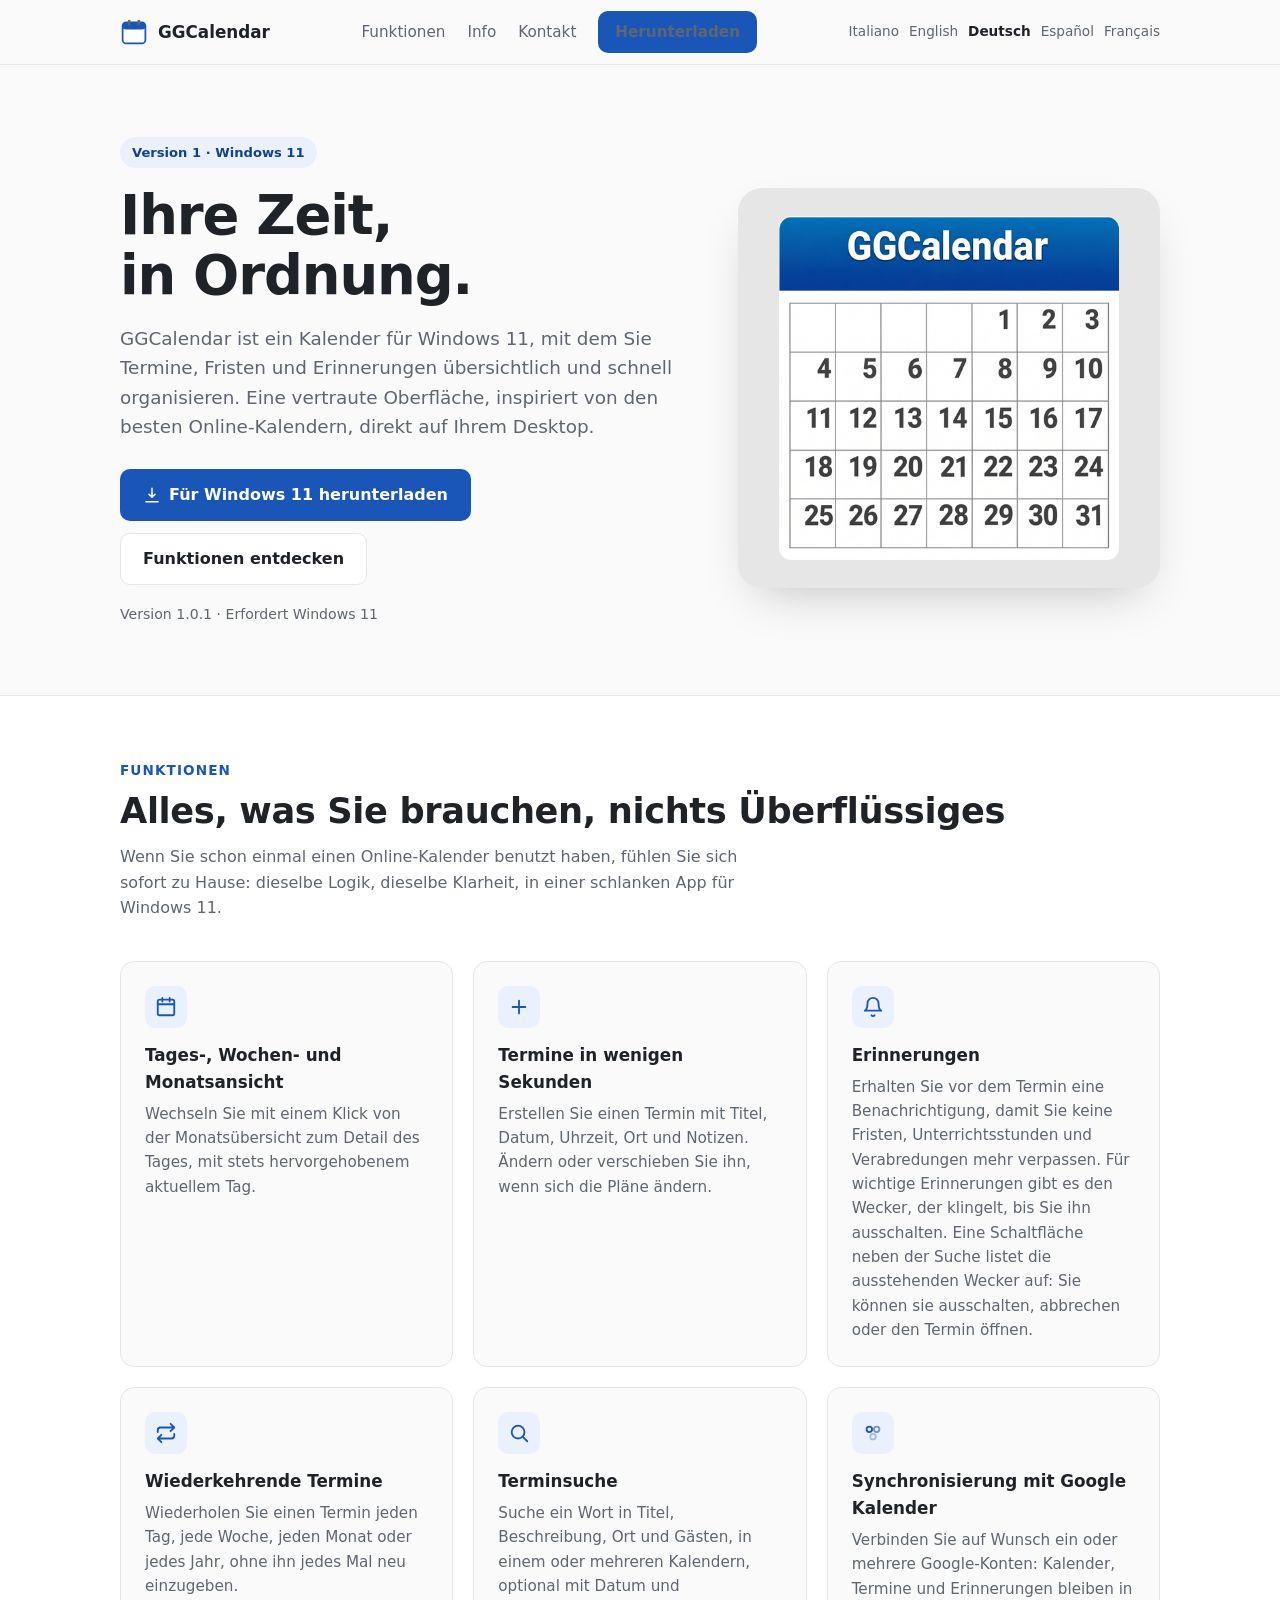
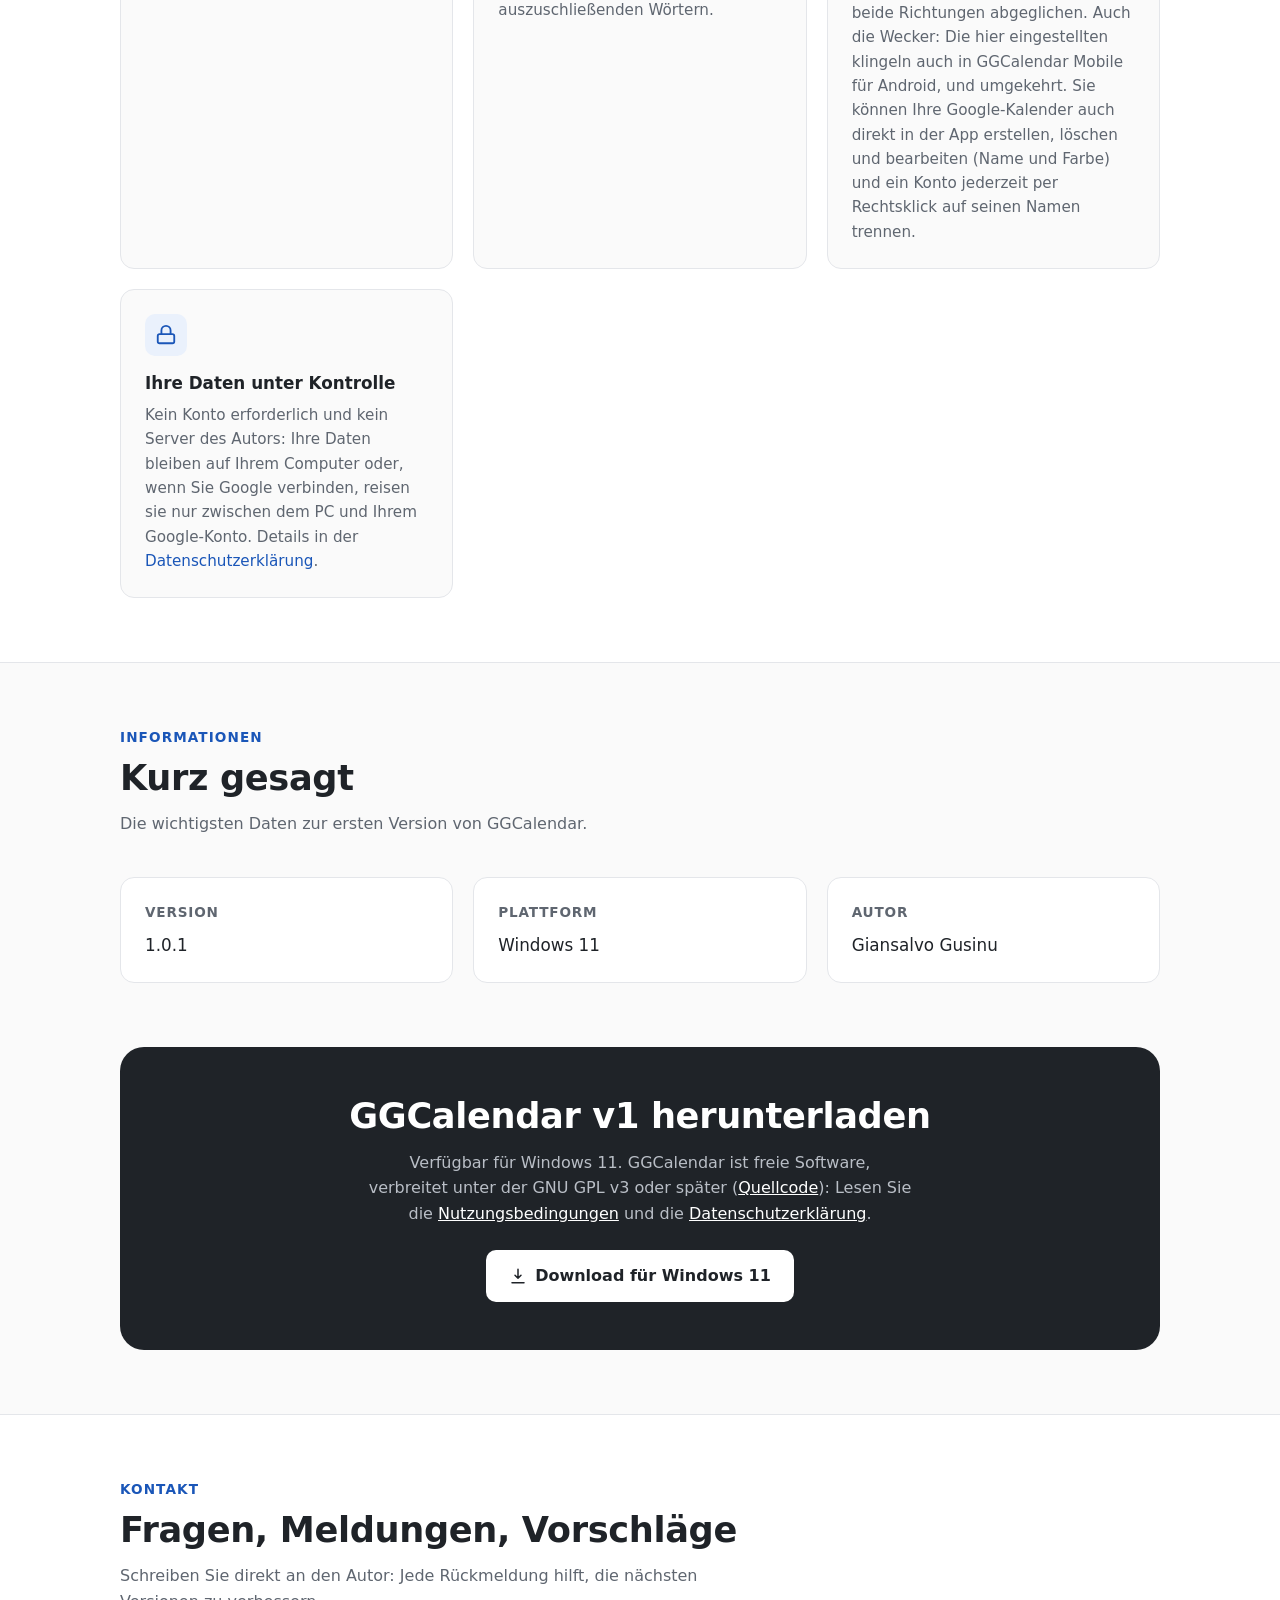
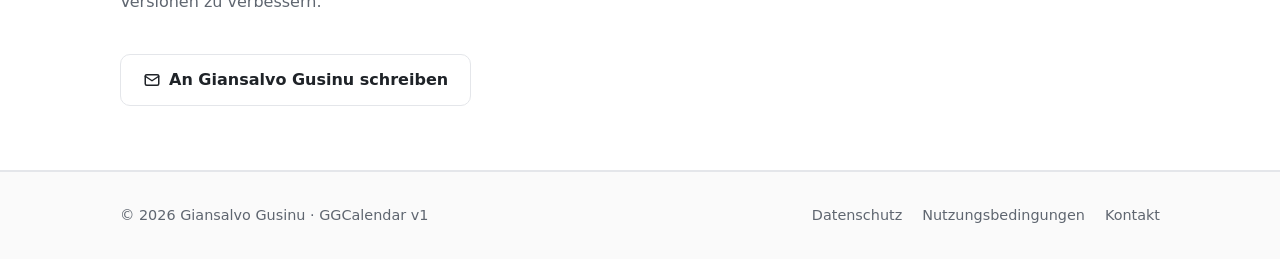
==== website/de/index.html @ 6ccf8dfa "Scollega account dal menu del tasto destro, con la stessa domanda di conferma anche nelle impostazio" ====
<!doctype html>
<html lang="de">
<head>
<meta charset="utf-8">
<meta name="viewport" content="width=device-width,initial-scale=1">
<title>GGCalendar – Der Kalender für Windows 11</title>
<meta name="description" content="GGCalendar ist ein einfacher, schneller Kalender für Windows 11: Termine, Erinnerungen, Tages-, Wochen- und Monatsansicht, Synchronisierung mit Google Kalender. Version 1 ist verfügbar.">
<meta name="theme-color" content="#1a56b8">
<link rel="icon" href="data:image/svg+xml,%3Csvg xmlns='http://www.w3.org/2000/svg' viewBox='0 0 32 32'%3E%3Crect x='3' y='5' width='26' height='24' rx='4' fill='%23fff' stroke='%231a56b8' stroke-width='2'/%3E%3Crect x='3' y='5' width='26' height='8' rx='4' fill='%231a56b8'/%3E%3C/svg%3E">
<link rel="alternate" hreflang="it" href="../index.html">
<link rel="alternate" hreflang="en" href="../en/index.html">
<link rel="alternate" hreflang="de" href="index.html">
<link rel="alternate" hreflang="es" href="../es/index.html">
<link rel="alternate" hreflang="fr" href="../fr/index.html">
<link rel="stylesheet" href="../assets/style.css">
<script src="../assets/script.js" defer></script>
</head>
<body>

<header class="site">
  <div class="wrap">
    <a class="brand" href="#top">
      <svg viewBox="0 0 32 32" aria-hidden="true"><rect x="3" y="5" width="26" height="24" rx="4" fill="#fff" stroke="#1a56b8" stroke-width="2"/><rect x="3" y="5" width="26" height="8" rx="4" fill="#1a56b8"/><rect x="9" y="2" width="3" height="6" rx="1.5" fill="#5f6670"/><rect x="20" y="2" width="3" height="6" rx="1.5" fill="#5f6670"/></svg>
      GGCalendar
    </a>
    <nav class="main" aria-label="Hauptmenü">
      <a class="hide-sm" href="#funzioni">Funktionen</a>
      <a class="hide-sm" href="#info">Info</a>
      <a class="hide-sm" href="#contatti">Kontakt</a>
      <a class="btn btn-primary btn-sm" href="#download">Herunterladen</a>
    </nav>
    <div class="langs" aria-label="Language"><a href="../index.html" hreflang="it" lang="it">Italiano</a><a href="../en/index.html" hreflang="en" lang="en">English</a><a class="on" href="index.html" hreflang="de" lang="de">Deutsch</a><a href="../es/index.html" hreflang="es" lang="es">Español</a><a href="../fr/index.html" hreflang="fr" lang="fr">Français</a></div>
  </div>
</header>

<main id="top">
  <!-- HERO -->
  <div class="hero">
    <div class="wrap">
      <div>
        <span class="badge">Version 1 · Windows 11</span>
        <h1>Ihre Zeit,<br>in Ordnung.</h1>
        <p class="lead">GGCalendar ist ein Kalender für Windows 11, mit dem Sie Termine, Fristen und Erinnerungen übersichtlich und schnell organisieren. Eine vertraute Oberfläche, inspiriert von den besten Online-Kalendern, direkt auf Ihrem Desktop.</p>
        <div class="cta">
          <a class="btn btn-primary" href="#download">
            <svg width="18" height="18" viewBox="0 0 24 24" fill="none" stroke="currentColor" stroke-width="2" stroke-linecap="round" stroke-linejoin="round" aria-hidden="true"><path d="M12 3v12m0 0l-4-4m4 4l4-4M4 21h16"/></svg>
            Für Windows 11 herunterladen
          </a>
          <a class="btn btn-ghost" href="#funzioni">Funktionen entdecken</a>
        </div>
        <p class="meta">Version 1.0.1 · Erfordert Windows 11</p>
      </div>
      <div class="hero-art">
        <img src="../assets/logo.jpg" alt="GGCalendar-Symbol: ein Kalender mit blauer Kopfzeile" width="340" height="344">
      </div>
    </div>
  </div>

  <!-- FUNZIONI -->
  <section id="funzioni" class="alt">
    <div class="wrap">
      <p class="eyebrow">Funktionen</p>
      <h2>Alles, was Sie brauchen, nichts Überflüssiges</h2>
      <p class="sub">Wenn Sie schon einmal einen Online-Kalender benutzt haben, fühlen Sie sich sofort zu Hause: dieselbe Logik, dieselbe Klarheit, in einer schlanken App für Windows 11.</p>

      <div class="grid">
        <article class="card">
          <div class="ico"><svg viewBox="0 0 24 24" fill="none" stroke="currentColor" stroke-width="2" stroke-linecap="round" stroke-linejoin="round"><rect x="3" y="4" width="18" height="17" rx="2"/><path d="M3 9h18M8 2v4M16 2v4"/></svg></div>
          <h3>Tages-, Wochen- und Monatsansicht</h3>
          <p>Wechseln Sie mit einem Klick von der Monatsübersicht zum Detail des Tages, mit stets hervorgehobenem aktuellem Tag.</p>
        </article>
        <article class="card">
          <div class="ico"><svg viewBox="0 0 24 24" fill="none" stroke="currentColor" stroke-width="2" stroke-linecap="round" stroke-linejoin="round"><path d="M12 5v14M5 12h14"/></svg></div>
          <h3>Termine in wenigen Sekunden</h3>
          <p>Erstellen Sie einen Termin mit Titel, Datum, Uhrzeit, Ort und Notizen. Ändern oder verschieben Sie ihn, wenn sich die Pläne ändern.</p>
        </article>
        <article class="card">
          <div class="ico"><svg viewBox="0 0 24 24" fill="none" stroke="currentColor" stroke-width="2" stroke-linecap="round" stroke-linejoin="round"><path d="M18 8a6 6 0 10-12 0c0 7-3 8-3 8h18s-3-1-3-8M13.7 21a2 2 0 01-3.4 0"/></svg></div>
          <h3>Erinnerungen</h3>
          <p>Erhalten Sie vor dem Termin eine Benachrichtigung, damit Sie keine Fristen, Unterrichtsstunden und Verabredungen mehr verpassen. Für wichtige Erinnerungen gibt es den Wecker, der klingelt, bis Sie ihn ausschalten. Eine Schaltfläche neben der Suche listet die ausstehenden Wecker auf: Sie können sie ausschalten, abbrechen oder den Termin öffnen.</p>
        </article>
        <article class="card">
          <div class="ico"><svg viewBox="0 0 24 24" fill="none" stroke="currentColor" stroke-width="2" stroke-linecap="round" stroke-linejoin="round"><path d="M17 2l4 4-4 4M3 11V9a3 3 0 013-3h15M7 22l-4-4 4-4m14-1v2a3 3 0 01-3 3H3"/></svg></div>
          <h3>Wiederkehrende Termine</h3>
          <p>Wiederholen Sie einen Termin jeden Tag, jede Woche, jeden Monat oder jedes Jahr, ohne ihn jedes Mal neu einzugeben.</p>
        </article>
        <article class="card">
          <div class="ico"><svg viewBox="0 0 24 24" fill="none" stroke="currentColor" stroke-width="2" stroke-linecap="round" stroke-linejoin="round"><circle cx="11" cy="11" r="7"/><path d="M21 21l-4.3-4.3"/></svg></div>
          <h3>Terminsuche</h3>
          <p>Suche ein Wort in Titel, Beschreibung, Ort und Gästen, in einem oder mehreren Kalendern, optional mit Datum und auszuschließenden Wörtern.</p>
        </article>
        <article class="card">
          <div class="ico"><svg viewBox="0 0 24 24" fill="none" stroke="currentColor" stroke-width="2" stroke-linecap="round" stroke-linejoin="round"><circle cx="8" cy="8" r="3"/><circle cx="16" cy="8" r="3" opacity=".6"/><circle cx="12" cy="16" r="3" opacity=".35"/></svg></div>
          <h3>Synchronisierung mit Google Kalender</h3>
          <p>Verbinden Sie auf Wunsch ein oder mehrere Google-Konten: Kalender, Termine und Erinnerungen bleiben in beide Richtungen abgeglichen. Auch die Wecker: Die hier eingestellten klingeln auch in GGCalendar Mobile für Android, und umgekehrt. Sie können Ihre Google-Kalender auch direkt in der App erstellen, löschen und bearbeiten (Name und Farbe) und ein Konto jederzeit per Rechtsklick auf seinen Namen trennen.</p>
        </article>
        <article class="card">
          <div class="ico"><svg viewBox="0 0 24 24" fill="none" stroke="currentColor" stroke-width="2" stroke-linecap="round" stroke-linejoin="round"><rect x="3" y="11" width="18" height="10" rx="2"/><path d="M7 11V7a5 5 0 0110 0v4"/></svg></div>
          <h3>Ihre Daten unter Kontrolle</h3>
          <p>Kein Konto erforderlich und kein Server des Autors: Ihre Daten bleiben auf Ihrem Computer oder, wenn Sie Google verbinden, reisen sie nur zwischen dem PC und Ihrem Google-Konto. Details in der <a href="privacy.html">Datenschutzerklärung</a>.</p>
        </article>
      </div>
    </div>
  </section>

  <!-- INFO -->
  <section id="info">
    <div class="wrap">
      <p class="eyebrow">Informationen</p>
      <h2>Kurz gesagt</h2>
      <p class="sub">Die wichtigsten Daten zur ersten Version von GGCalendar.</p>
      <div class="info">
        <div class="card"><h3>Version</h3><p>1.0.1</p></div>
        <div class="card"><h3>Plattform</h3><p>Windows 11</p></div>
        <div class="card"><h3>Autor</h3><p>Giansalvo Gusinu</p></div>
      </div>
    </div>
  </section>

  <!-- DOWNLOAD -->
  <section id="download" style="padding-top:0">
    <div class="wrap">
      <div class="band">
        <h2>GGCalendar v1 herunterladen</h2>
        <p>Verfügbar für Windows 11. GGCalendar ist freie Software, verbreitet unter der GNU GPL v3 oder später (<a href="https://github.com/giansalvo/GGCalendar" style="color:#fff;text-decoration:underline">Quellcode</a>): Lesen Sie die <a href="terms.html" style="color:#fff;text-decoration:underline">Nutzungsbedingungen</a> und die <a href="privacy.html" style="color:#fff;text-decoration:underline">Datenschutzerklärung</a>.</p>
        <a class="btn btn-primary" href="https://github.com/giansalvo/GGCalendar/releases/download/v1.0.1/GGCalendar-v1.0.1-Setup.exe">
          <svg width="18" height="18" viewBox="0 0 24 24" fill="none" stroke="currentColor" stroke-width="2" stroke-linecap="round" stroke-linejoin="round" aria-hidden="true"><path d="M12 3v12m0 0l-4-4m4 4l4-4M4 21h16"/></svg>
          Download für Windows 11
        </a>
      </div>
    </div>
  </section>

  <!-- CONTATTI -->
  <section id="contatti" class="alt">
    <div class="wrap">
      <p class="eyebrow">Kontakt</p>
      <h2>Fragen, Meldungen, Vorschläge</h2>
      <p class="sub">Schreiben Sie direkt an den Autor: Jede Rückmeldung hilft, die nächsten Versionen zu verbessern.</p>
      <a class="btn btn-ghost" href="#" data-mail data-subject="GGCalendar">
        <svg width="18" height="18" viewBox="0 0 24 24" fill="none" stroke="currentColor" stroke-width="2" stroke-linecap="round" stroke-linejoin="round" aria-hidden="true"><rect x="3" y="5" width="18" height="14" rx="2"/><path d="M3 7l9 6 9-6"/></svg>
        An Giansalvo Gusinu schreiben
      </a>
      <noscript><p class="meta">Aktivieren Sie JavaScript, um die Adresse zu sehen, oder schreiben Sie an: profgusinu [at] gmail [dot] com</p></noscript>
    </div>
  </section>
</main>

<footer class="site">
  <div class="wrap">
    <div>© 2026 Giansalvo Gusinu · GGCalendar v1</div>
    <nav aria-label="Rechtliche Hinweise">
      <a href="privacy.html">Datenschutz</a>
      <a href="terms.html">Nutzungsbedingungen</a>
      <a href="#" data-mail data-subject="GGCalendar">Kontakt</a>
    </nav>
  </div>
</footer>

</body>
</html>
---- website/assets/style.css ----
:root{
  --bg:#fafafa; --surface:#fff; --text:#1f2328; --muted:#5f6670; --line:#e4e6ea;
  --accent:#1a56b8; --accent-dark:#124092; --accent-soft:#eaf1fc; --radius:14px;
  --max:1080px;
}
*{box-sizing:border-box}
html{scroll-behavior:smooth}
body{margin:0;font-family:Inter,system-ui,-apple-system,"Segoe UI",Roboto,sans-serif;color:var(--text);background:var(--bg);line-height:1.6;-webkit-font-smoothing:antialiased}
a{color:var(--accent);text-decoration:none}
a:hover{text-decoration:underline}
img{max-width:100%;display:block}
.wrap{width:100%;max-width:var(--max);margin:0 auto;padding:0 20px}

/* header */
header.site{position:sticky;top:0;z-index:10;background:rgba(250,250,250,.85);backdrop-filter:blur(10px);border-bottom:1px solid var(--line)}
header.site .wrap{display:flex;align-items:center;justify-content:space-between;height:64px}
.brand{display:flex;align-items:center;gap:10px;font-weight:700;color:var(--text);font-size:1.05rem}
.brand:hover{text-decoration:none}
.brand svg{width:28px;height:28px}
nav.main{display:flex;gap:22px;align-items:center}
nav.main a{color:var(--muted);font-size:.95rem}
nav.main a:hover{color:var(--text);text-decoration:none}

/* buttons */
.btn{display:inline-flex;align-items:center;gap:8px;padding:12px 22px;border-radius:10px;font-weight:600;font-size:1rem;border:1px solid transparent;cursor:pointer;transition:.15s}
.btn:hover{text-decoration:none}
.btn-primary{background:var(--accent);color:#fff}
.btn-primary:hover{background:var(--accent-dark)}
.btn-ghost{background:var(--surface);color:var(--text);border-color:var(--line)}
.btn-ghost:hover{border-color:#c9cdd3}
.btn-sm{padding:8px 16px;font-size:.9rem}

/* hero */
.hero{padding:72px 0 56px}
.hero .wrap{display:grid;grid-template-columns:1.15fr .85fr;gap:48px;align-items:center}
.badge{display:inline-block;background:var(--accent-soft);color:var(--accent-dark);font-size:.82rem;font-weight:600;padding:5px 12px;border-radius:99px;margin-bottom:18px}
h1{font-size:clamp(2.2rem,5vw,3.4rem);line-height:1.1;margin:0 0 18px;letter-spacing:-.02em}
.lead{font-size:1.15rem;color:var(--muted);margin:0 0 28px;max-width:34em}
.cta{display:flex;gap:12px;flex-wrap:wrap}
.meta{margin-top:18px;font-size:.88rem;color:var(--muted)}
.hero-art{background:#e6e6e6;border-radius:24px;padding:28px;box-shadow:0 20px 50px -20px rgba(0,0,0,.25)}
.hero-art img{border-radius:12px;margin:0 auto;width:100%;max-width:340px}

/* sections */
section{padding:64px 0}
section.alt{background:var(--surface);border-block:1px solid var(--line)}
.eyebrow{color:var(--accent);font-weight:600;font-size:.85rem;text-transform:uppercase;letter-spacing:.08em;margin:0 0 8px}
h2{font-size:clamp(1.6rem,3.5vw,2.2rem);line-height:1.2;margin:0 0 12px;letter-spacing:-.01em}
.sub{color:var(--muted);max-width:40em;margin:0 0 40px}
.grid{display:grid;grid-template-columns:repeat(3,1fr);gap:20px}
.card{background:var(--surface);border:1px solid var(--line);border-radius:var(--radius);padding:24px}
section.alt .card{background:var(--bg)}
.card .ico{width:42px;height:42px;border-radius:10px;background:var(--accent-soft);color:var(--accent);display:grid;place-items:center;margin-bottom:14px}
.card .ico svg{width:22px;height:22px}
.card h3{margin:0 0 6px;font-size:1.05rem}
.card p{margin:0;color:var(--muted);font-size:.95rem}

/* info */
.info{display:grid;grid-template-columns:repeat(3,1fr);gap:20px}
.info .card h3{font-size:.85rem;text-transform:uppercase;letter-spacing:.06em;color:var(--muted);margin-bottom:8px}
.info .card p{color:var(--text);font-size:1.05rem;font-weight:500}

/* download band */
.band{background:var(--text);color:#fff;border-radius:24px;padding:48px 32px;text-align:center}
.band h2{color:#fff}
.band p{color:#b9bec6;margin:0 auto 24px;max-width:34em}
.band .btn-primary{background:#fff;color:var(--text)}
.band .btn-primary:hover{background:#e9ecf0}

/* footer */
footer.site{border-top:1px solid var(--line);padding:32px 0;color:var(--muted);font-size:.9rem}
footer.site .wrap{display:flex;justify-content:space-between;gap:16px;flex-wrap:wrap}
footer.site nav{display:flex;gap:20px;flex-wrap:wrap}
footer.site a{color:var(--muted)}
footer.site a:hover{color:var(--text)}

/* legal pages */
.legal{padding:56px 0 72px}
.legal .wrap{max-width:760px}
.legal h1{font-size:2.2rem}
.legal h2{font-size:1.3rem;margin:36px 0 8px}
.legal p,.legal li{color:#3a4048}
.legal ul{padding-left:22px}
.legal h3{font-size:1.05rem;margin:22px 0 6px}
.legal code{font-size:.88em;background:#eef1f5;border-radius:4px;padding:1px 5px;word-break:break-all}
.legal blockquote{margin:16px 0;padding:12px 16px;border-left:4px solid #1a56b8;background:#f3f6fb;color:#3a4048}
.legal .updated{color:var(--muted);font-size:.9rem;margin-bottom:28px}
.back{display:inline-block;margin-bottom:20px;font-size:.92rem}

/* Language links in the header */
.langs{display:flex;gap:10px;align-items:center;font-size:.85rem}
.langs a{color:var(--muted)}
.langs a:hover{color:var(--text);text-decoration:none}
.langs a.on{color:var(--text);font-weight:600}

@media(max-width:860px){
  .hero{padding:44px 0 32px}
  .hero .wrap{grid-template-columns:1fr;gap:32px}
  .grid,.info{grid-template-columns:1fr 1fr}
  nav.main a.hide-sm{display:none}
  .langs{gap:6px;font-size:.78rem}
}
@media(max-width:560px){
  .grid,.info{grid-template-columns:1fr}
  section{padding:48px 0}
  .band{padding:36px 20px}
  footer.site .wrap{flex-direction:column}
}
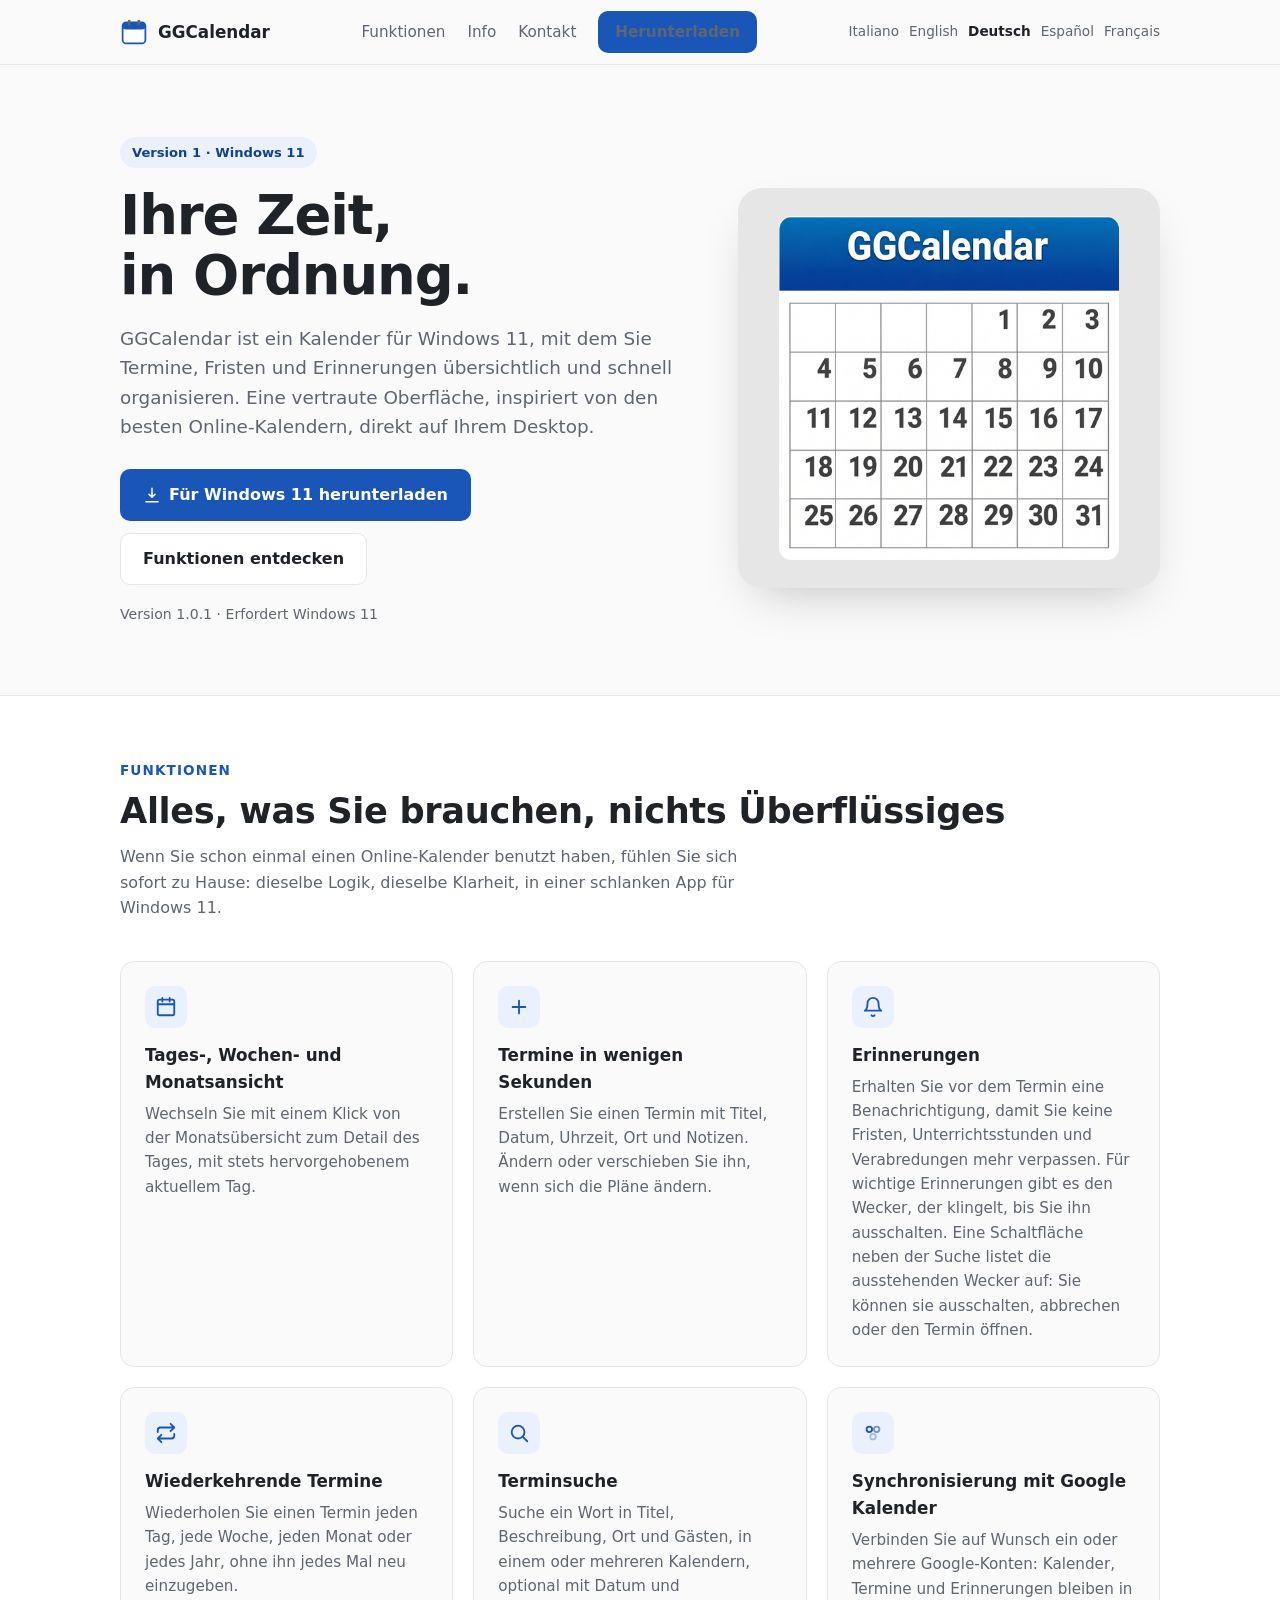
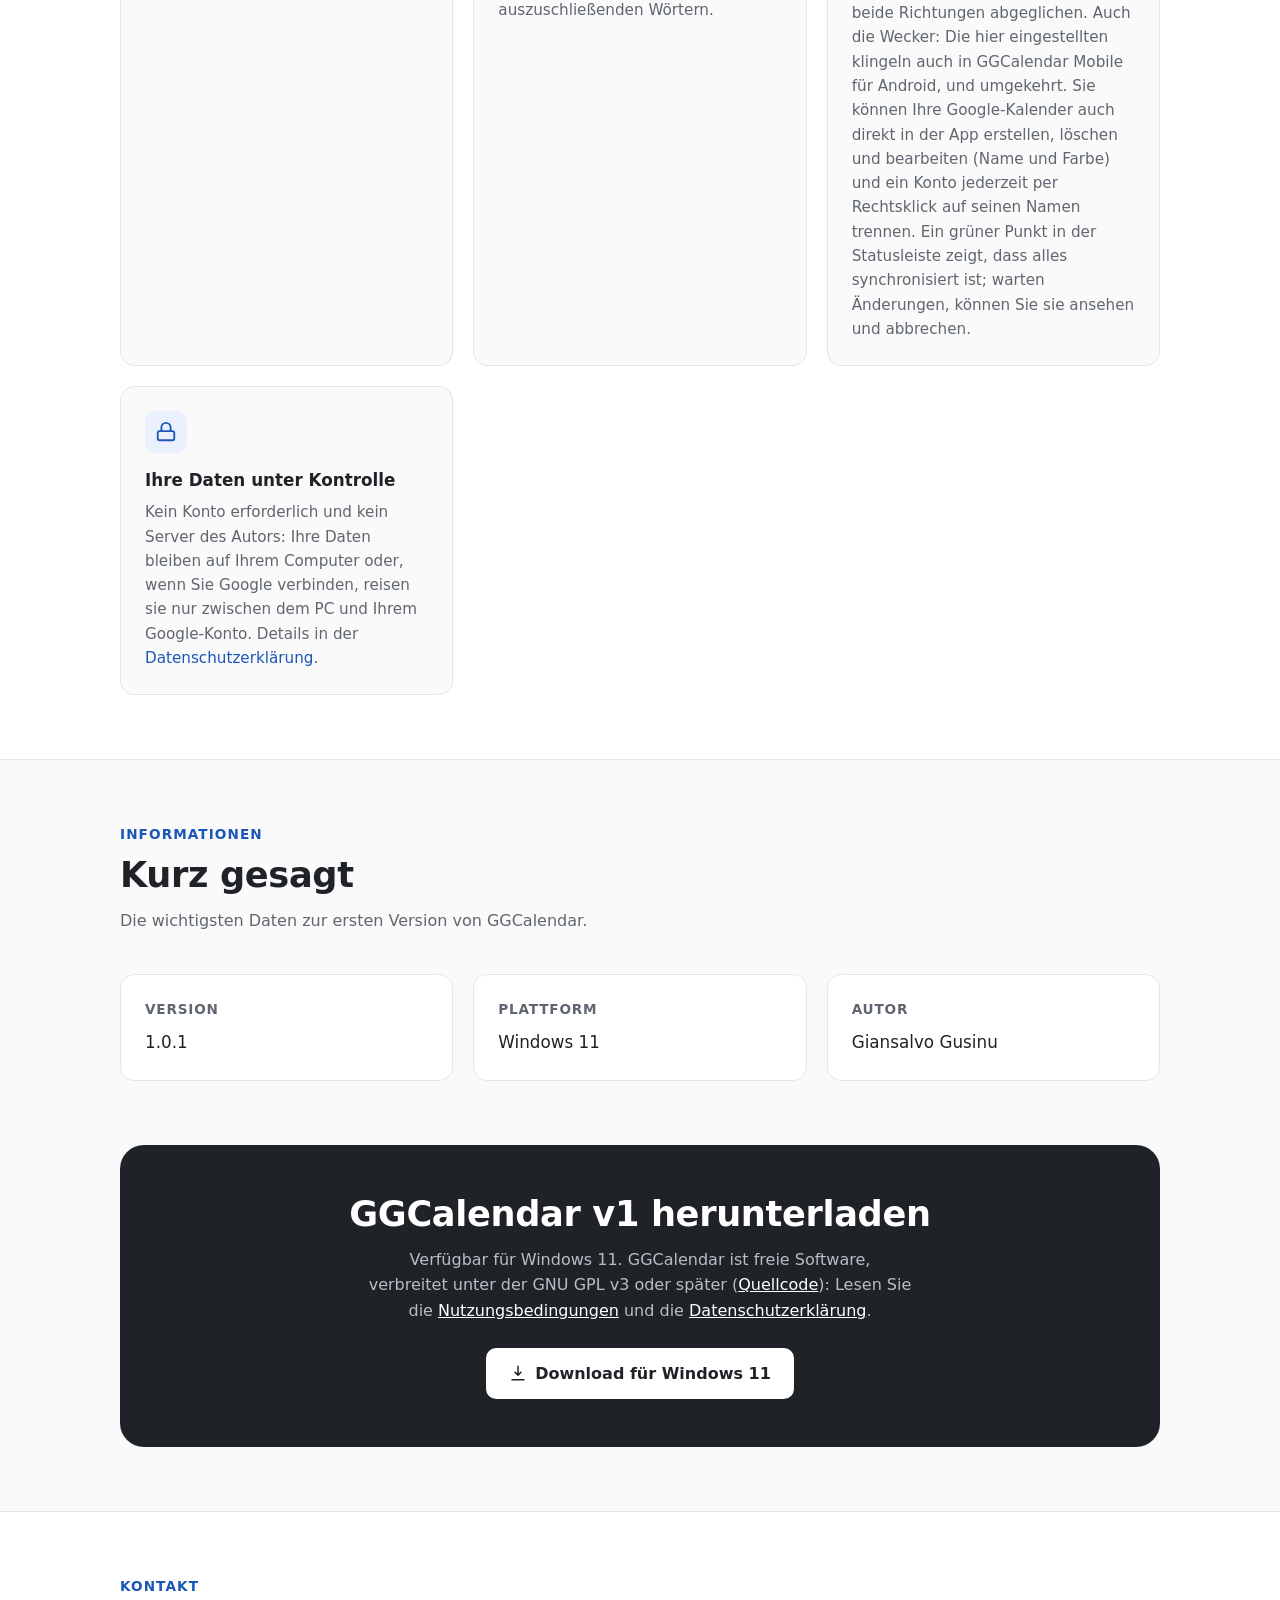
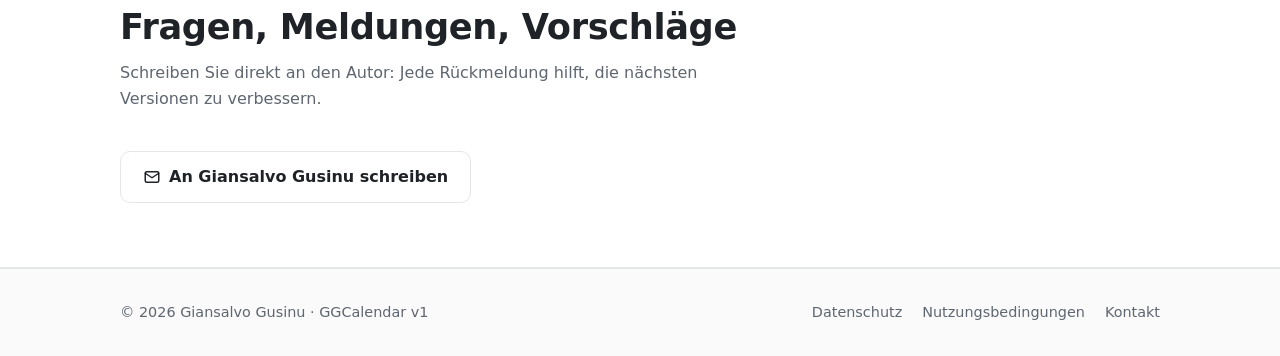
==== commit 934c06e5: "Coda di sincronizzazione: indicatore nella barra di stato, finestra con annullo delle modifiche in a" ====
--- a/website/de/index.html
+++ b/website/de/index.html
@@ -92,7 +92,7 @@
         <article class="card">
           <div class="ico"><svg viewBox="0 0 24 24" fill="none" stroke="currentColor" stroke-width="2" stroke-linecap="round" stroke-linejoin="round"><circle cx="8" cy="8" r="3"/><circle cx="16" cy="8" r="3" opacity=".6"/><circle cx="12" cy="16" r="3" opacity=".35"/></svg></div>
           <h3>Synchronisierung mit Google Kalender</h3>
-          <p>Verbinden Sie auf Wunsch ein oder mehrere Google-Konten: Kalender, Termine und Erinnerungen bleiben in beide Richtungen abgeglichen. Auch die Wecker: Die hier eingestellten klingeln auch in GGCalendar Mobile für Android, und umgekehrt. Sie können Ihre Google-Kalender auch direkt in der App erstellen, löschen und bearbeiten (Name und Farbe) und ein Konto jederzeit per Rechtsklick auf seinen Namen trennen.</p>
+          <p>Verbinden Sie auf Wunsch ein oder mehrere Google-Konten: Kalender, Termine und Erinnerungen bleiben in beide Richtungen abgeglichen. Auch die Wecker: Die hier eingestellten klingeln auch in GGCalendar Mobile für Android, und umgekehrt. Sie können Ihre Google-Kalender auch direkt in der App erstellen, löschen und bearbeiten (Name und Farbe) und ein Konto jederzeit per Rechtsklick auf seinen Namen trennen. Ein grüner Punkt in der Statusleiste zeigt, dass alles synchronisiert ist; warten Änderungen, können Sie sie ansehen und abbrechen.</p>
         </article>
         <article class="card">
           <div class="ico"><svg viewBox="0 0 24 24" fill="none" stroke="currentColor" stroke-width="2" stroke-linecap="round" stroke-linejoin="round"><rect x="3" y="11" width="18" height="10" rx="2"/><path d="M7 11V7a5 5 0 0110 0v4"/></svg></div>
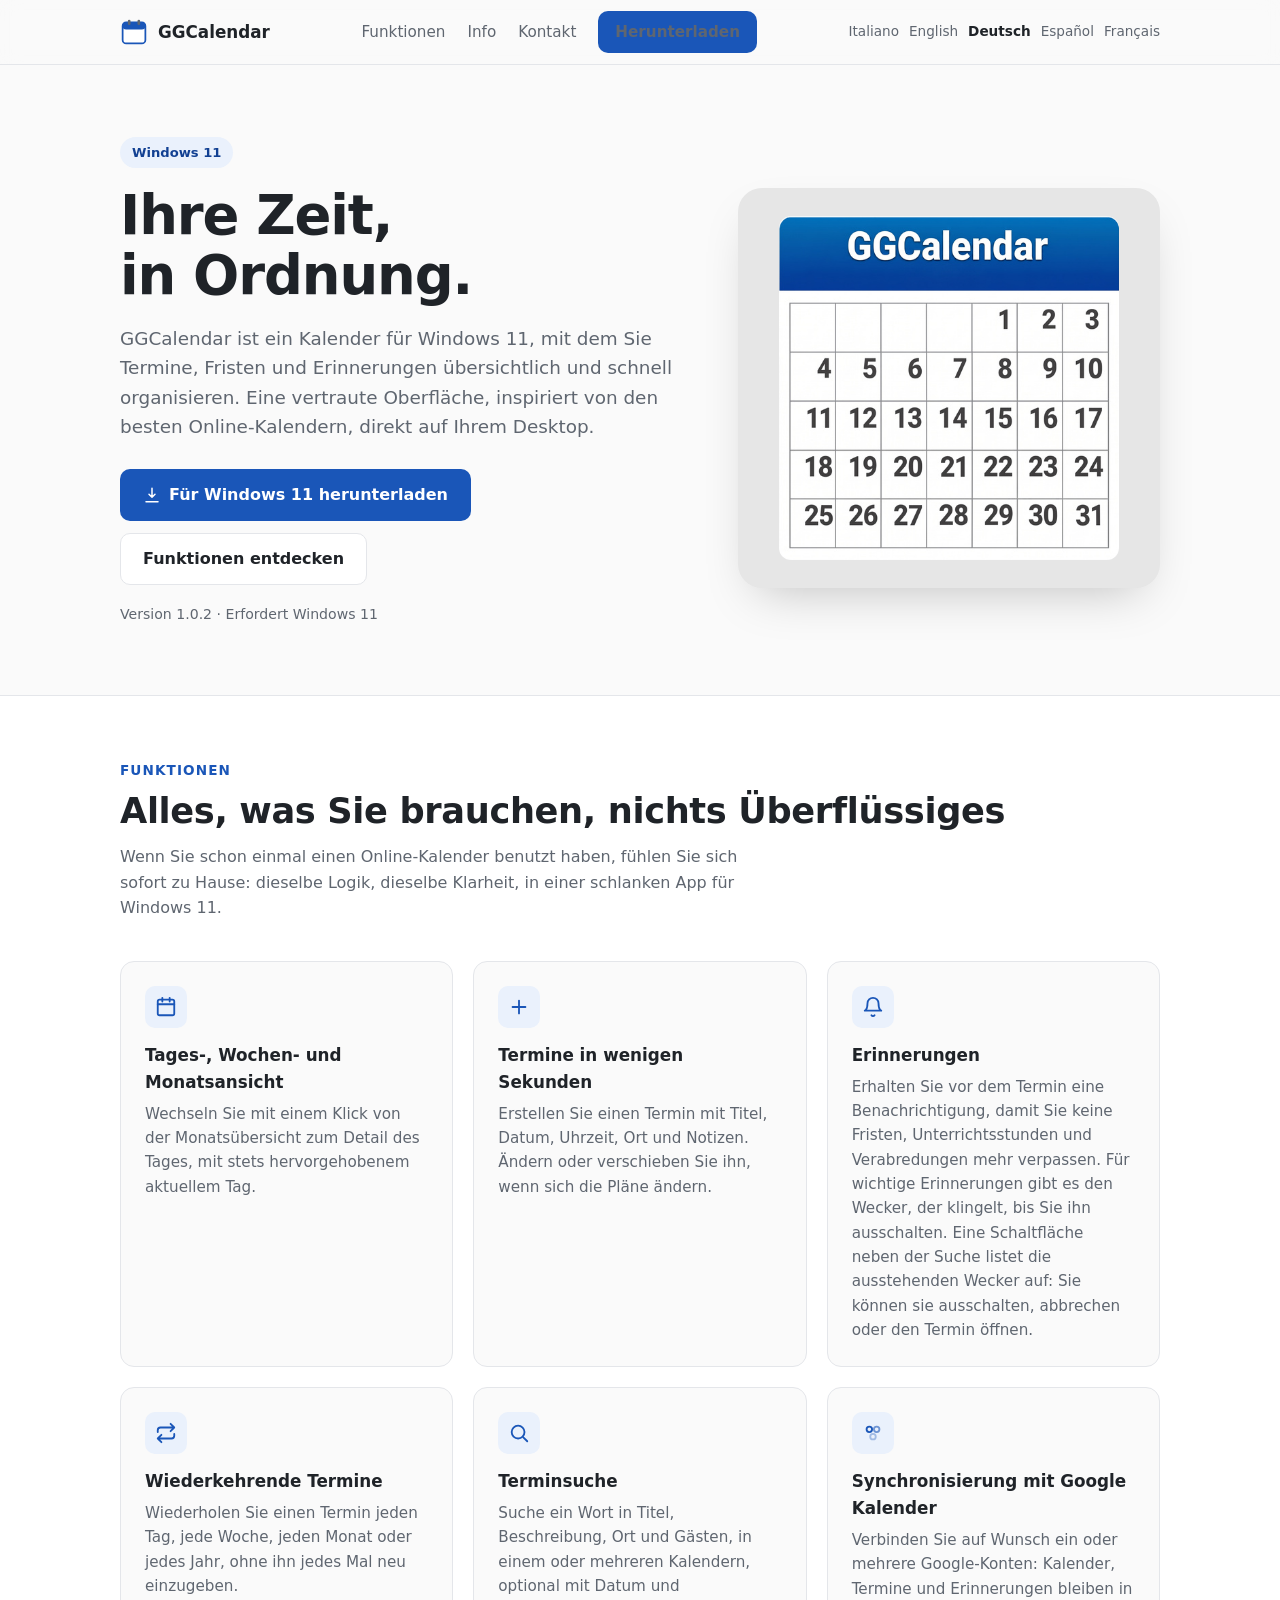
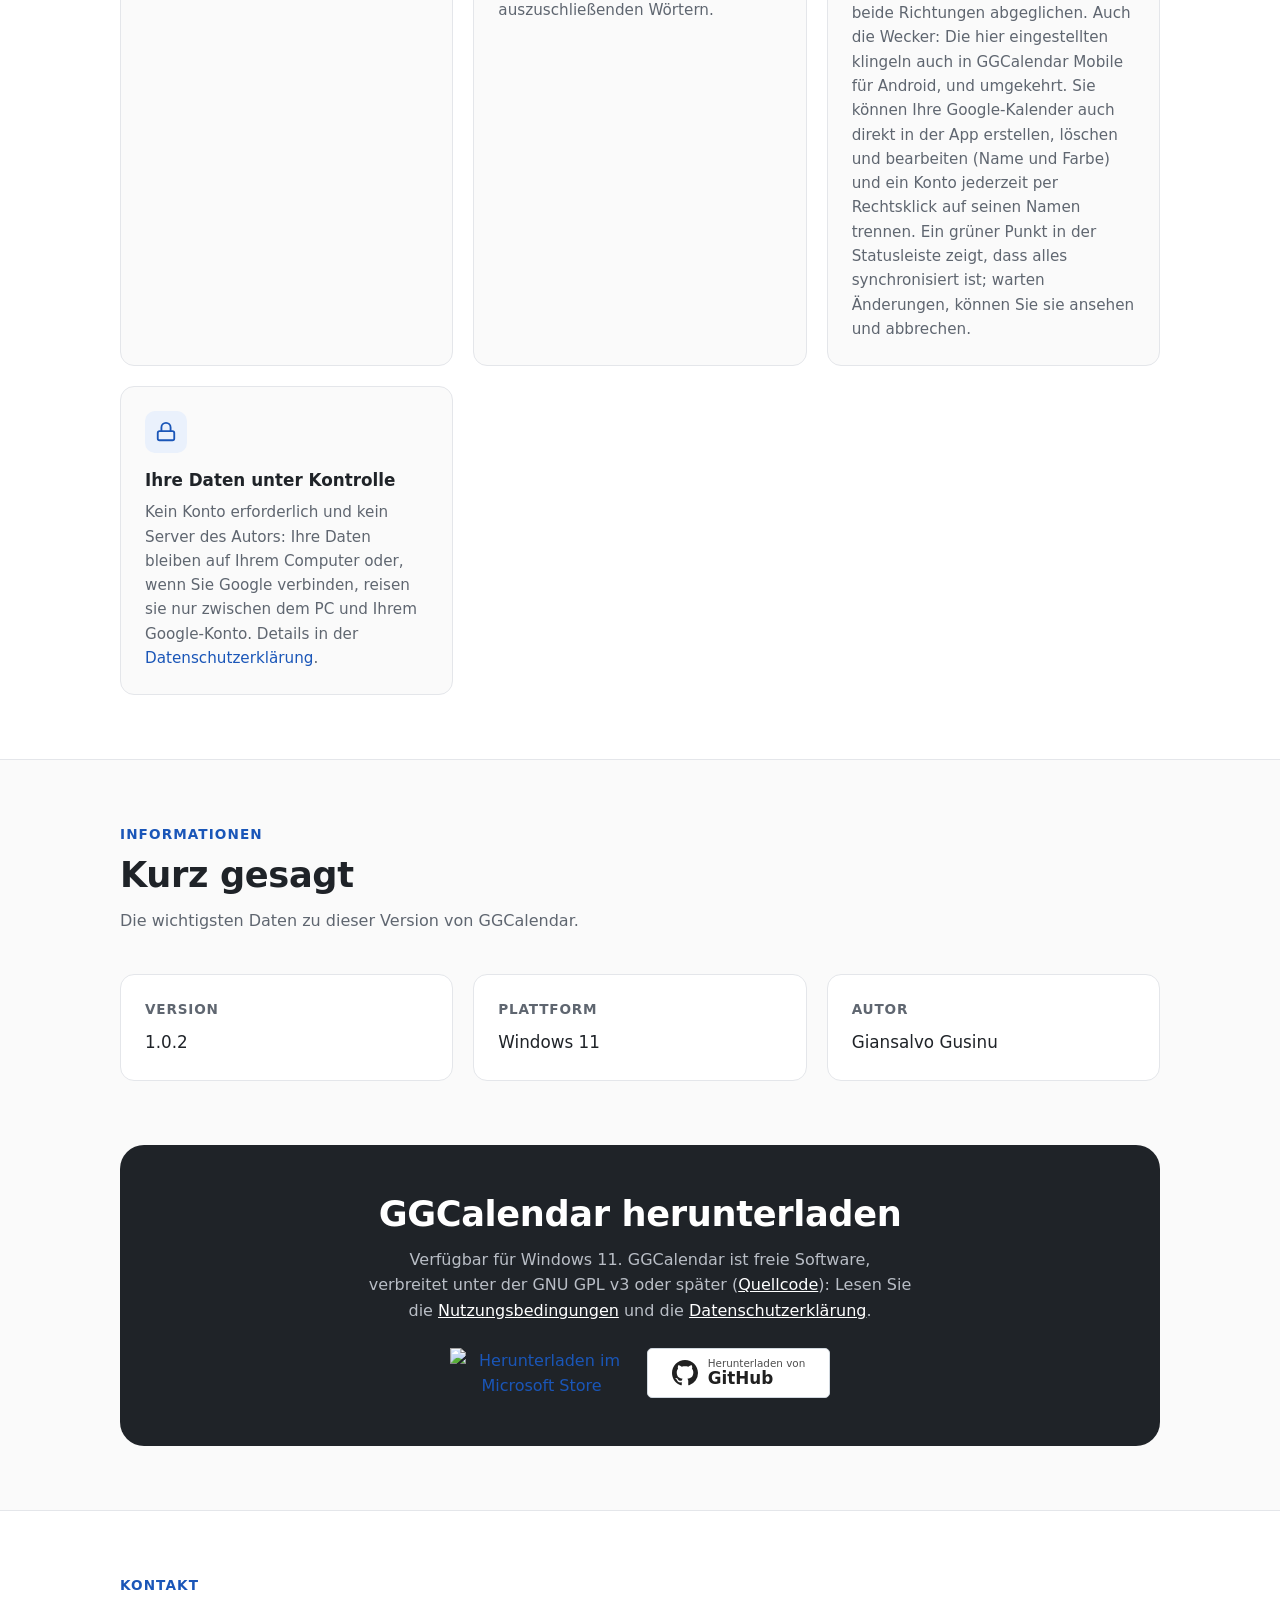
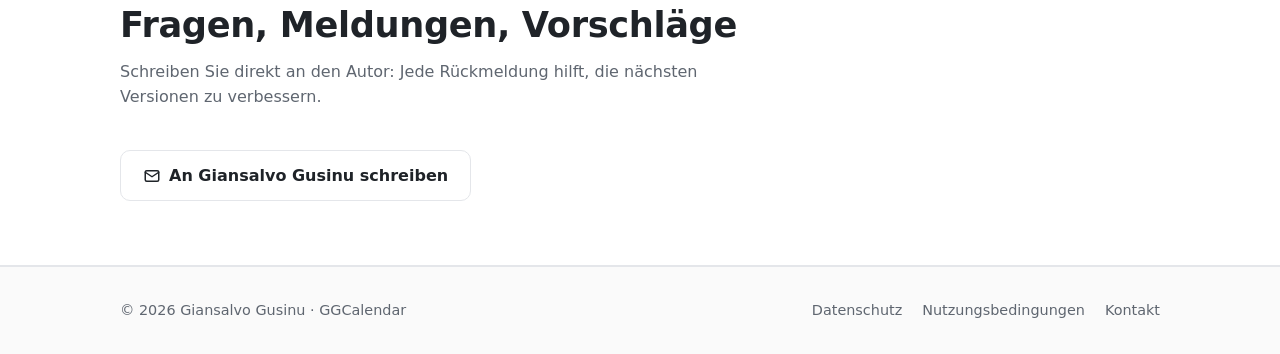
==== commit 9f8d18ad: "Sito e novità della versione 1.0.2: badge Store e GitHub, nuova email, privacy senza Ollama, Novita." ====
--- a/website/de/index.html
+++ b/website/de/index.html
@@ -4,7 +4,7 @@
 <meta charset="utf-8">
 <meta name="viewport" content="width=device-width,initial-scale=1">
 <title>GGCalendar – Der Kalender für Windows 11</title>
-<meta name="description" content="GGCalendar ist ein einfacher, schneller Kalender für Windows 11: Termine, Erinnerungen, Tages-, Wochen- und Monatsansicht, Synchronisierung mit Google Kalender. Version 1 ist verfügbar.">
+<meta name="description" content="GGCalendar ist ein einfacher, schneller Kalender für Windows 11: Termine, Erinnerungen, Tages-, Wochen- und Monatsansicht, Synchronisierung mit Google Kalender.">
 <meta name="theme-color" content="#1a56b8">
 <link rel="icon" href="data:image/svg+xml,%3Csvg xmlns='http://www.w3.org/2000/svg' viewBox='0 0 32 32'%3E%3Crect x='3' y='5' width='26' height='24' rx='4' fill='%23fff' stroke='%231a56b8' stroke-width='2'/%3E%3Crect x='3' y='5' width='26' height='8' rx='4' fill='%231a56b8'/%3E%3C/svg%3E">
 <link rel="alternate" hreflang="it" href="../index.html">
@@ -38,7 +38,7 @@
   <div class="hero">
     <div class="wrap">
       <div>
-        <span class="badge">Version 1 · Windows 11</span>
+        <span class="badge">Windows 11</span>
         <h1>Ihre Zeit,<br>in Ordnung.</h1>
         <p class="lead">GGCalendar ist ein Kalender für Windows 11, mit dem Sie Termine, Fristen und Erinnerungen übersichtlich und schnell organisieren. Eine vertraute Oberfläche, inspiriert von den besten Online-Kalendern, direkt auf Ihrem Desktop.</p>
         <div class="cta">
@@ -48,7 +48,7 @@
           </a>
           <a class="btn btn-ghost" href="#funzioni">Funktionen entdecken</a>
         </div>
-        <p class="meta">Version 1.0.1 · Erfordert Windows 11</p>
+        <p class="meta">Version 1.0.2 · Erfordert Windows 11</p>
       </div>
       <div class="hero-art">
         <img src="../assets/logo.jpg" alt="GGCalendar-Symbol: ein Kalender mit blauer Kopfzeile" width="340" height="344">
@@ -108,9 +108,9 @@
     <div class="wrap">
       <p class="eyebrow">Informationen</p>
       <h2>Kurz gesagt</h2>
-      <p class="sub">Die wichtigsten Daten zur ersten Version von GGCalendar.</p>
+      <p class="sub">Die wichtigsten Daten zu dieser Version von GGCalendar.</p>
       <div class="info">
-        <div class="card"><h3>Version</h3><p>1.0.1</p></div>
+        <div class="card"><h3>Version</h3><p>1.0.2</p></div>
         <div class="card"><h3>Plattform</h3><p>Windows 11</p></div>
         <div class="card"><h3>Autor</h3><p>Giansalvo Gusinu</p></div>
       </div>
@@ -121,12 +121,12 @@
   <section id="download" style="padding-top:0">
     <div class="wrap">
       <div class="band">
-        <h2>GGCalendar v1 herunterladen</h2>
+        <h2>GGCalendar herunterladen</h2>
         <p>Verfügbar für Windows 11. GGCalendar ist freie Software, verbreitet unter der GNU GPL v3 oder später (<a href="https://github.com/giansalvo/GGCalendar" style="color:#fff;text-decoration:underline">Quellcode</a>): Lesen Sie die <a href="terms.html" style="color:#fff;text-decoration:underline">Nutzungsbedingungen</a> und die <a href="privacy.html" style="color:#fff;text-decoration:underline">Datenschutzerklärung</a>.</p>
-        <a class="btn btn-primary" href="https://github.com/giansalvo/GGCalendar/releases/download/v1.0.1/GGCalendar-v1.0.1-Setup.exe">
-          <svg width="18" height="18" viewBox="0 0 24 24" fill="none" stroke="currentColor" stroke-width="2" stroke-linecap="round" stroke-linejoin="round" aria-hidden="true"><path d="M12 3v12m0 0l-4-4m4 4l4-4M4 21h16"/></svg>
-          Download für Windows 11
-        </a>
+        <div class="stores">
+          <a class="store-badge" href="https://apps.microsoft.com/detail/9P7DN2XBNFW6" rel="noopener"><img src="https://get.microsoft.com/images/de%20light.svg" alt="Herunterladen im Microsoft Store" width="161" height="44"></a>
+          <a class="gh-badge" href="https://github.com/giansalvo/GGCalendar/releases/download/v1.0.2/GGCalendar-v1.0.2-Setup.exe" aria-label="Von GitHub herunterladen"><svg width="26" height="26" viewBox="0 0 16 16" fill="currentColor" aria-hidden="true"><path d="M8 0C3.58 0 0 3.58 0 8c0 3.54 2.29 6.53 5.47 7.59.4.07.55-.17.55-.38 0-.19-.01-.82-.01-1.49-2.01.37-2.53-.49-2.69-.94-.09-.23-.48-.94-.82-1.13-.28-.15-.68-.52-.01-.53.63-.01 1.08.58 1.23.82.72 1.21 1.87.87 2.33.66.07-.52.28-.87.51-1.07-1.78-.2-3.64-.89-3.64-3.95 0-.87.31-1.59.82-2.15-.08-.2-.36-1.02.08-2.12 0 0 .67-.21 2.2.82.64-.18 1.32-.27 2-.27.68 0 1.36.09 2 .27 1.53-1.04 2.2-.82 2.2-.82.44 1.1.16 1.92.08 2.12.51.56.82 1.27.82 2.15 0 3.07-1.87 3.75-3.65 3.95.29.25.54.73.54 1.48 0 1.07-.01 1.93-.01 2.2 0 .21.15.46.55.38A8.013 8.013 0 0016 8c0-4.42-3.58-8-8-8z"/></svg><span><small>Herunterladen von</small>GitHub</span></a>
+        </div>
       </div>
     </div>
   </section>
@@ -141,14 +141,14 @@
         <svg width="18" height="18" viewBox="0 0 24 24" fill="none" stroke="currentColor" stroke-width="2" stroke-linecap="round" stroke-linejoin="round" aria-hidden="true"><rect x="3" y="5" width="18" height="14" rx="2"/><path d="M3 7l9 6 9-6"/></svg>
         An Giansalvo Gusinu schreiben
       </a>
-      <noscript><p class="meta">Aktivieren Sie JavaScript, um die Adresse zu sehen, oder schreiben Sie an: profgusinu [at] gmail [dot] com</p></noscript>
+      <noscript><p class="meta">Aktivieren Sie JavaScript, um die Adresse zu sehen, oder schreiben Sie an: profgusinu+ggcalendar [at] gmail [dot] com</p></noscript>
     </div>
   </section>
 </main>
 
 <footer class="site">
   <div class="wrap">
-    <div>© 2026 Giansalvo Gusinu · GGCalendar v1</div>
+    <div>© 2026 Giansalvo Gusinu · GGCalendar</div>
     <nav aria-label="Rechtliche Hinweise">
       <a href="privacy.html">Datenschutz</a>
       <a href="terms.html">Nutzungsbedingungen</a>
--- a/website/assets/style.css
+++ b/website/assets/style.css
@@ -106,3 +106,10 @@
   .band{padding:36px 20px}
   footer.site .wrap{flex-direction:column}
 }
+.stores{display:flex;gap:14px;flex-wrap:wrap;justify-content:center;align-items:center}
+.store-badge,.gh-badge{display:inline-flex;align-items:center;width:183px;height:50px;border-radius:5px}
+.store-badge img{display:block;width:183px;height:50px}
+.gh-badge{box-sizing:border-box;justify-content:center;gap:10px;padding:0 12px;background:#fff;color:#202020;border:1px solid #d0d7de;text-decoration:none;font-weight:600;font-size:1.05rem;line-height:1.1}
+.gh-badge span{display:flex;flex-direction:column;text-align:left}
+.gh-badge small{font-size:.65rem;font-weight:400;opacity:.8}
+.gh-badge:hover{background:#e9ecf0}
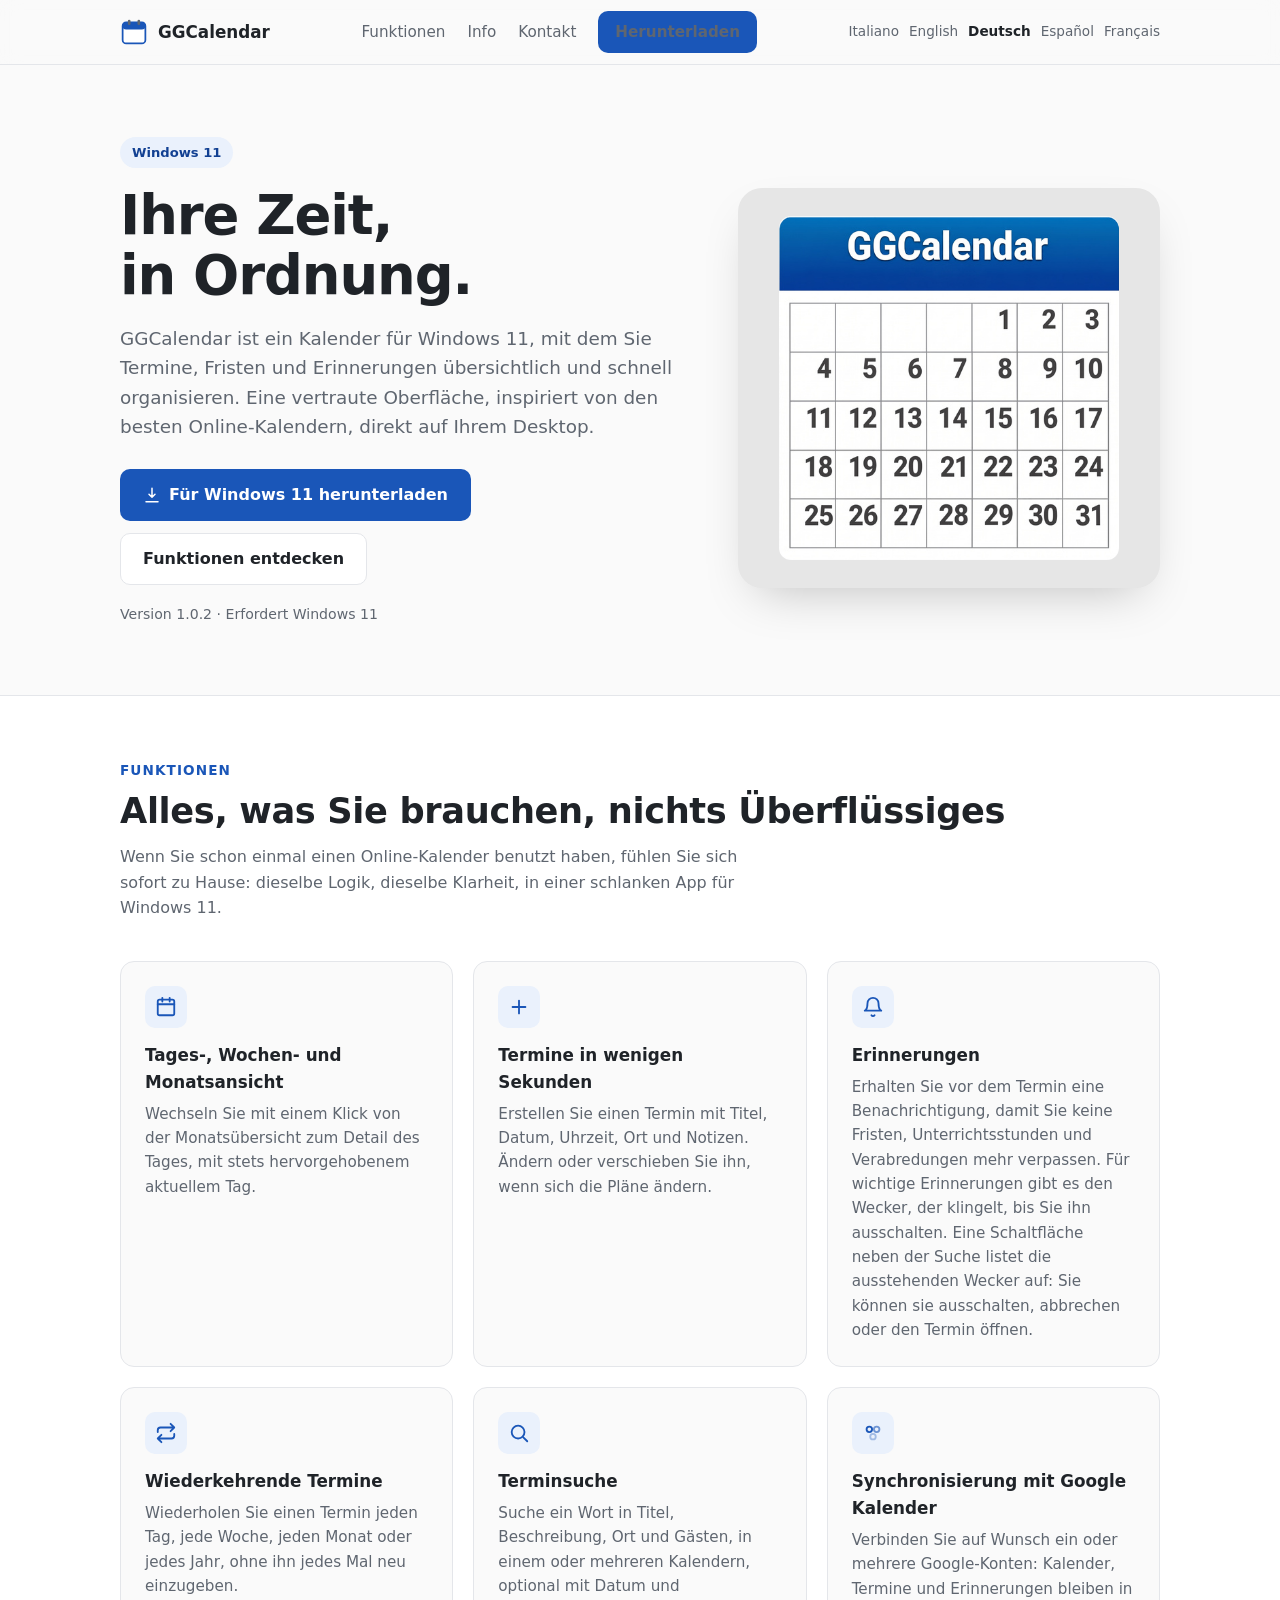
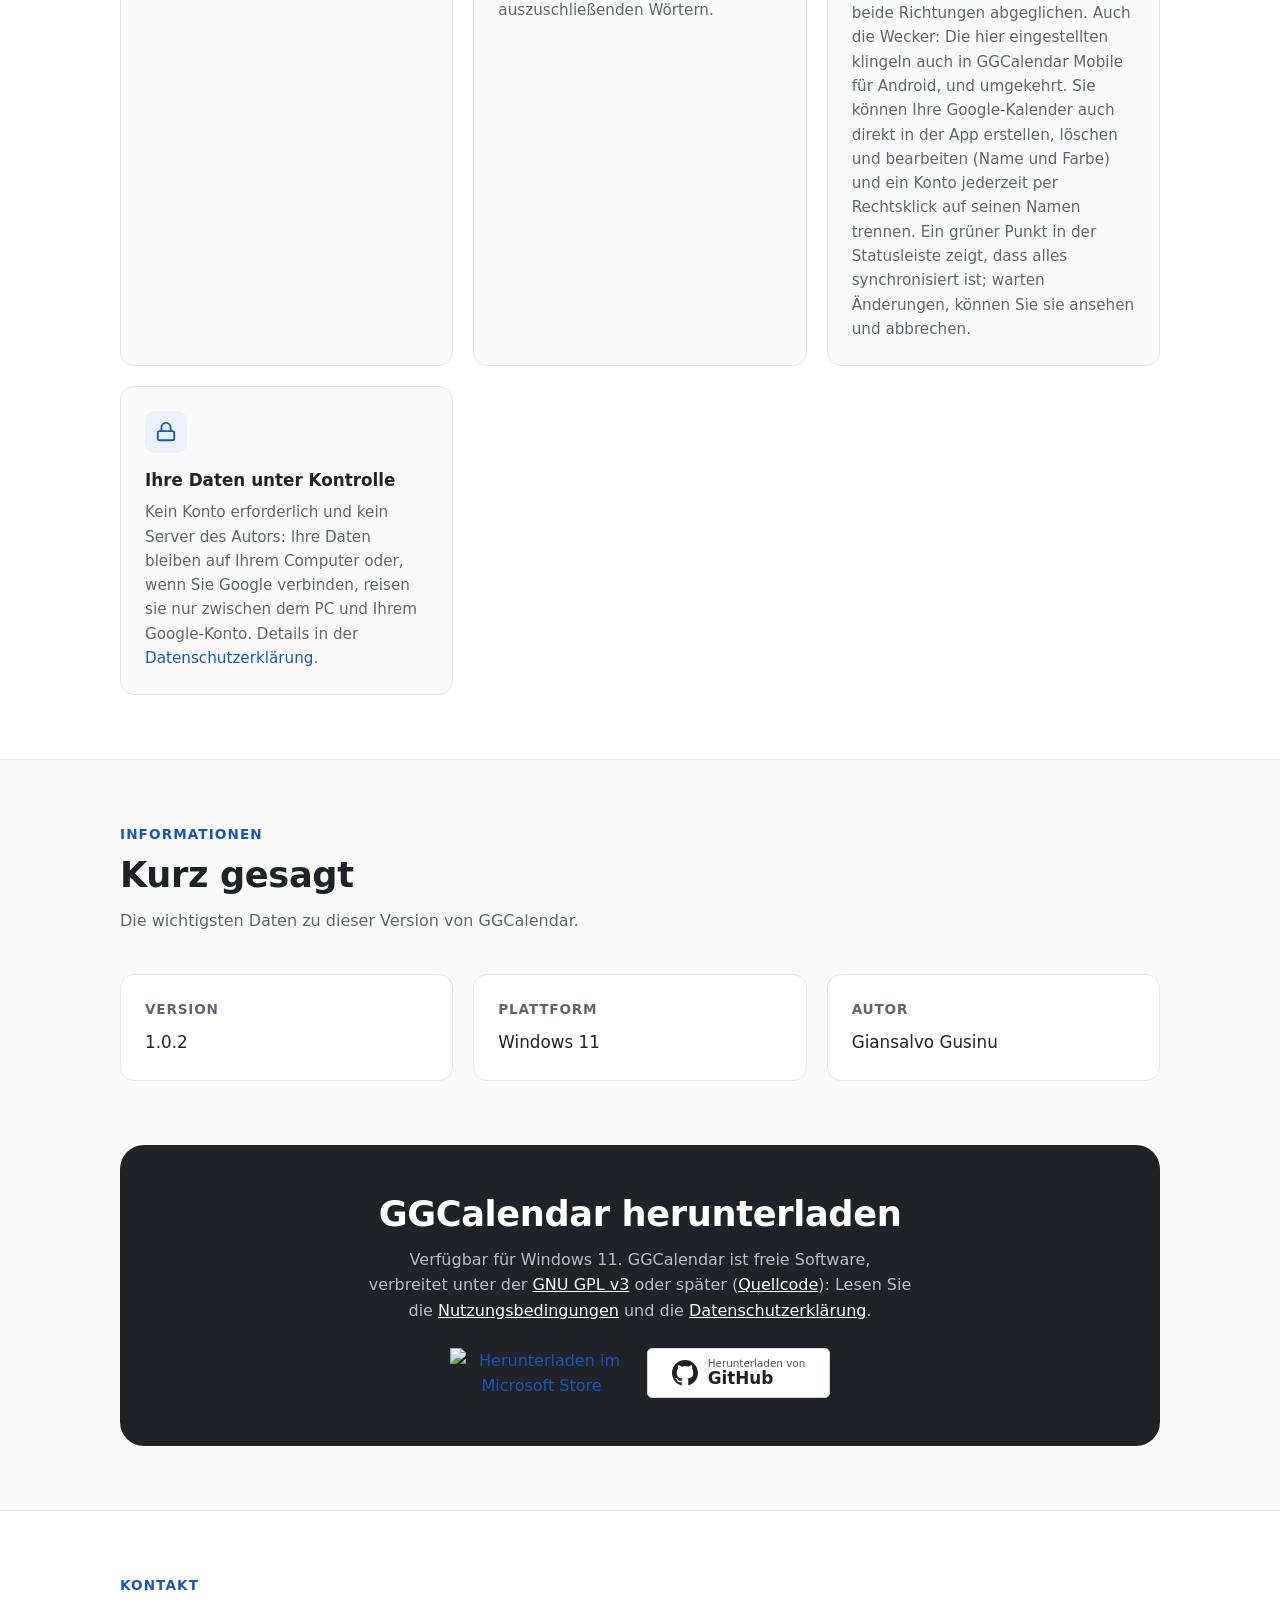
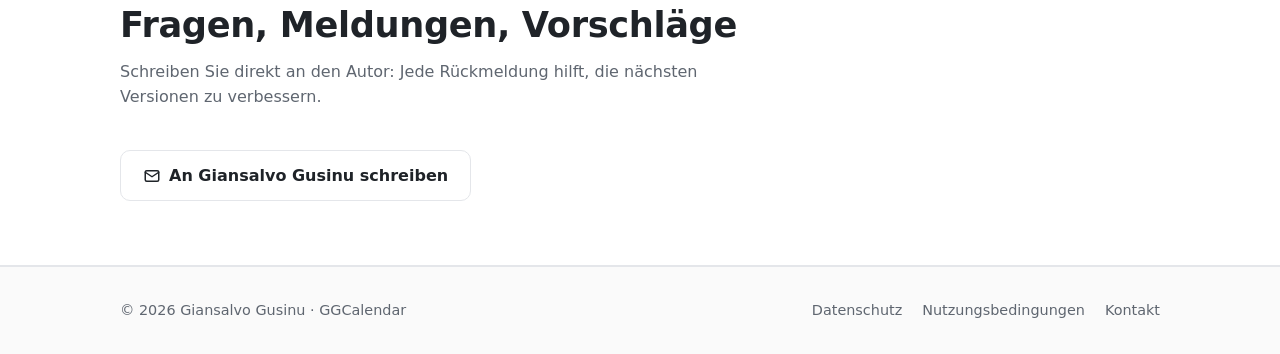
==== commit 52559319: "Installer: licenza GPL tradotta nelle lingue del setup, domanda di cancellazione dei dati alla disin" ====
--- a/website/de/index.html
+++ b/website/de/index.html
@@ -122,7 +122,7 @@
     <div class="wrap">
       <div class="band">
         <h2>GGCalendar herunterladen</h2>
-        <p>Verfügbar für Windows 11. GGCalendar ist freie Software, verbreitet unter der GNU GPL v3 oder später (<a href="https://github.com/giansalvo/GGCalendar" style="color:#fff;text-decoration:underline">Quellcode</a>): Lesen Sie die <a href="terms.html" style="color:#fff;text-decoration:underline">Nutzungsbedingungen</a> und die <a href="privacy.html" style="color:#fff;text-decoration:underline">Datenschutzerklärung</a>.</p>
+        <p>Verfügbar für Windows 11. GGCalendar ist freie Software, verbreitet unter der <a href="https://github.com/giansalvo/GGCalendar/blob/master/installer/GPL.de.txt" style="color:#fff;text-decoration:underline">GNU GPL v3</a> oder später (<a href="https://github.com/giansalvo/GGCalendar" style="color:#fff;text-decoration:underline">Quellcode</a>): Lesen Sie die <a href="terms.html" style="color:#fff;text-decoration:underline">Nutzungsbedingungen</a> und die <a href="privacy.html" style="color:#fff;text-decoration:underline">Datenschutzerklärung</a>.</p>
         <div class="stores">
           <a class="store-badge" href="https://apps.microsoft.com/detail/9P7DN2XBNFW6" rel="noopener"><img src="https://get.microsoft.com/images/de%20light.svg" alt="Herunterladen im Microsoft Store" width="161" height="44"></a>
           <a class="gh-badge" href="https://github.com/giansalvo/GGCalendar/releases/download/v1.0.2/GGCalendar-v1.0.2-Setup.exe" aria-label="Von GitHub herunterladen"><svg width="26" height="26" viewBox="0 0 16 16" fill="currentColor" aria-hidden="true"><path d="M8 0C3.58 0 0 3.58 0 8c0 3.54 2.29 6.53 5.47 7.59.4.07.55-.17.55-.38 0-.19-.01-.82-.01-1.49-2.01.37-2.53-.49-2.69-.94-.09-.23-.48-.94-.82-1.13-.28-.15-.68-.52-.01-.53.63-.01 1.08.58 1.23.82.72 1.21 1.87.87 2.33.66.07-.52.28-.87.51-1.07-1.78-.2-3.64-.89-3.64-3.95 0-.87.31-1.59.82-2.15-.08-.2-.36-1.02.08-2.12 0 0 .67-.21 2.2.82.64-.18 1.32-.27 2-.27.68 0 1.36.09 2 .27 1.53-1.04 2.2-.82 2.2-.82.44 1.1.16 1.92.08 2.12.51.56.82 1.27.82 2.15 0 3.07-1.87 3.75-3.65 3.95.29.25.54.73.54 1.48 0 1.07-.01 1.93-.01 2.2 0 .21.15.46.55.38A8.013 8.013 0 0016 8c0-4.42-3.58-8-8-8z"/></svg><span><small>Herunterladen von</small>GitHub</span></a>
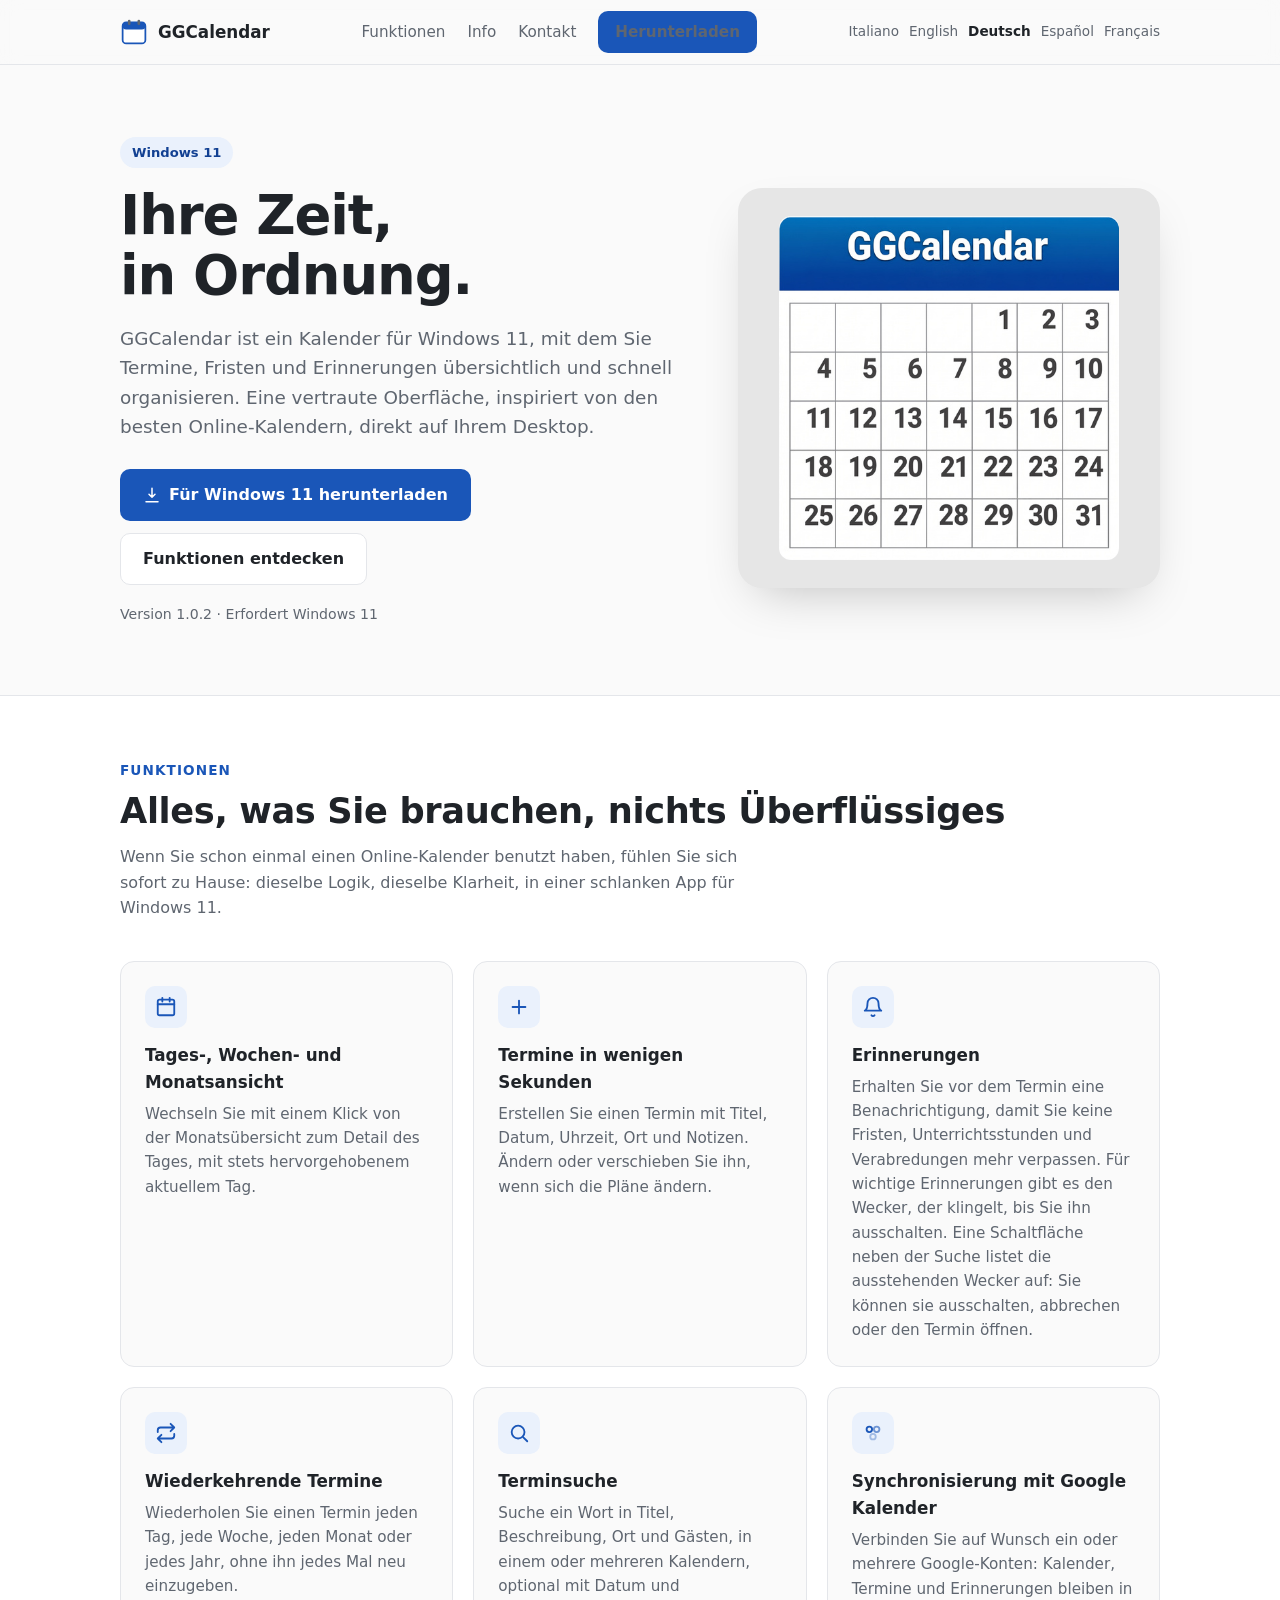
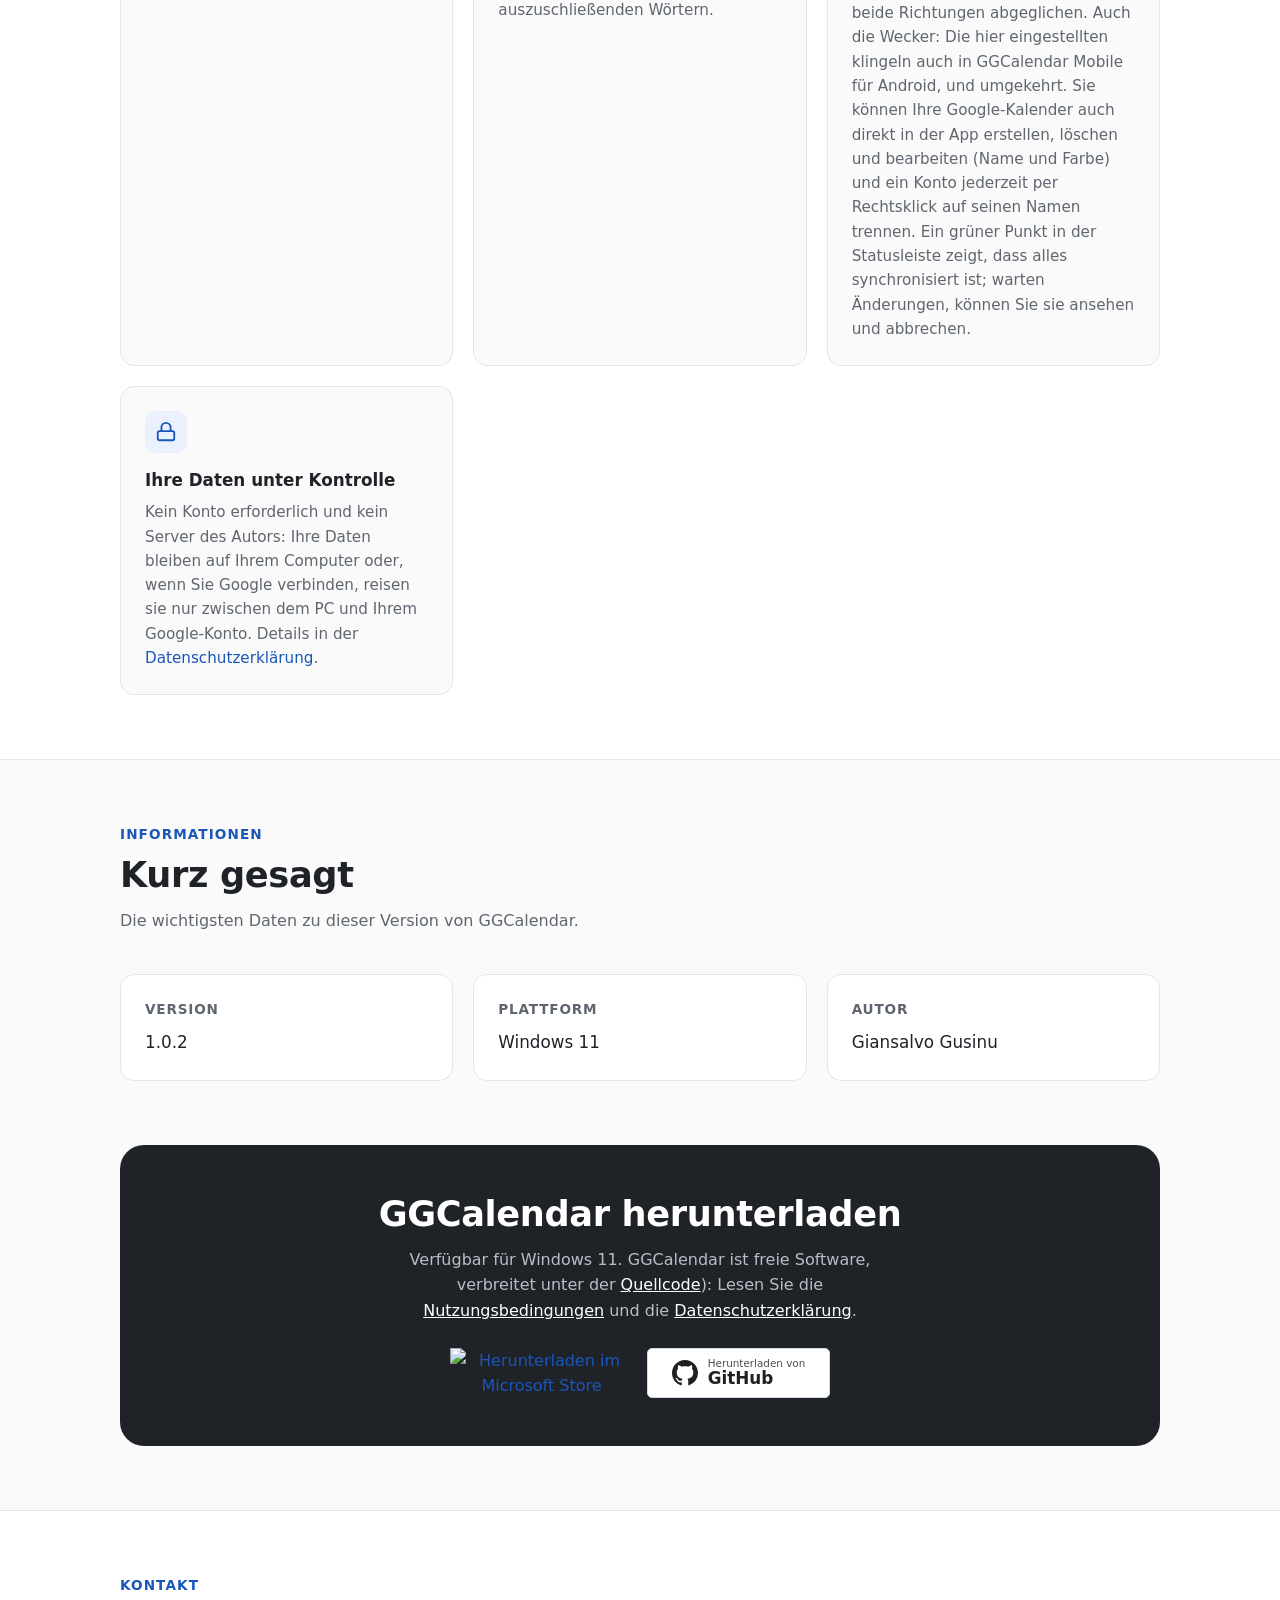
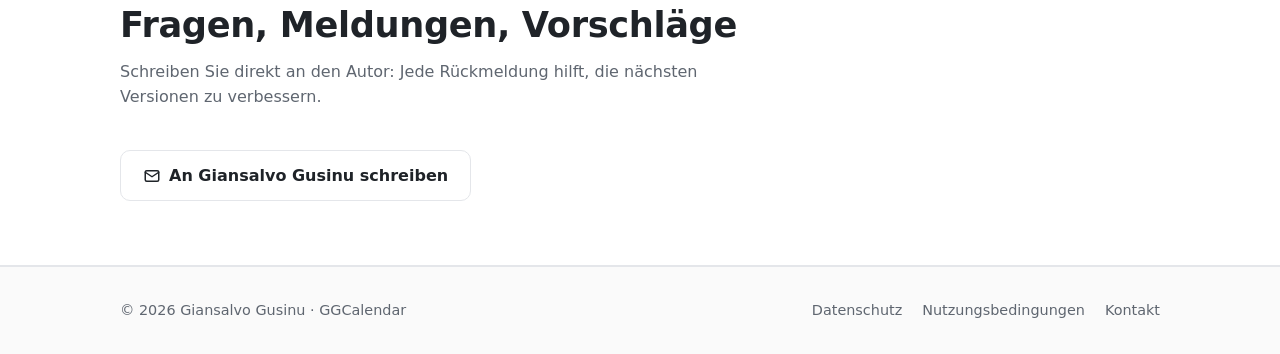
==== commit a07b3626: "Sito: licenza GPL v3 ospitata sul sito nelle cinque lingue, con link dal box di download" ====
--- a/website/de/index.html
+++ b/website/de/index.html
@@ -122,7 +122,7 @@
     <div class="wrap">
       <div class="band">
         <h2>GGCalendar herunterladen</h2>
-        <p>Verfügbar für Windows 11. GGCalendar ist freie Software, verbreitet unter der <a href="https://github.com/giansalvo/GGCalendar/blob/master/installer/GPL.de.txt" style="color:#fff;text-decoration:underline">GNU GPL v3</a> oder später (<a href="https://github.com/giansalvo/GGCalendar" style="color:#fff;text-decoration:underline">Quellcode</a>): Lesen Sie die <a href="terms.html" style="color:#fff;text-decoration:underline">Nutzungsbedingungen</a> und die <a href="privacy.html" style="color:#fff;text-decoration:underline">Datenschutzerklärung</a>.</p>
+        <p>Verfügbar für Windows 11. GGCalendar ist freie Software, verbreitet unter der <a href="../gpl/GPL.de.txt"  oder später (<a href="https://github.com/giansalvo/GGCalendar" style="color:#fff;text-decoration:underline">Quellcode</a>): Lesen Sie die <a href="terms.html" style="color:#fff;text-decoration:underline">Nutzungsbedingungen</a> und die <a href="privacy.html" style="color:#fff;text-decoration:underline">Datenschutzerklärung</a>.</p>
         <div class="stores">
           <a class="store-badge" href="https://apps.microsoft.com/detail/9P7DN2XBNFW6" rel="noopener"><img src="https://get.microsoft.com/images/de%20light.svg" alt="Herunterladen im Microsoft Store" width="161" height="44"></a>
           <a class="gh-badge" href="https://github.com/giansalvo/GGCalendar/releases/download/v1.0.2/GGCalendar-v1.0.2-Setup.exe" aria-label="Von GitHub herunterladen"><svg width="26" height="26" viewBox="0 0 16 16" fill="currentColor" aria-hidden="true"><path d="M8 0C3.58 0 0 3.58 0 8c0 3.54 2.29 6.53 5.47 7.59.4.07.55-.17.55-.38 0-.19-.01-.82-.01-1.49-2.01.37-2.53-.49-2.69-.94-.09-.23-.48-.94-.82-1.13-.28-.15-.68-.52-.01-.53.63-.01 1.08.58 1.23.82.72 1.21 1.87.87 2.33.66.07-.52.28-.87.51-1.07-1.78-.2-3.64-.89-3.64-3.95 0-.87.31-1.59.82-2.15-.08-.2-.36-1.02.08-2.12 0 0 .67-.21 2.2.82.64-.18 1.32-.27 2-.27.68 0 1.36.09 2 .27 1.53-1.04 2.2-.82 2.2-.82.44 1.1.16 1.92.08 2.12.51.56.82 1.27.82 2.15 0 3.07-1.87 3.75-3.65 3.95.29.25.54.73.54 1.48 0 1.07-.01 1.93-.01 2.2 0 .21.15.46.55.38A8.013 8.013 0 0016 8c0-4.42-3.58-8-8-8z"/></svg><span><small>Herunterladen von</small>GitHub</span></a>
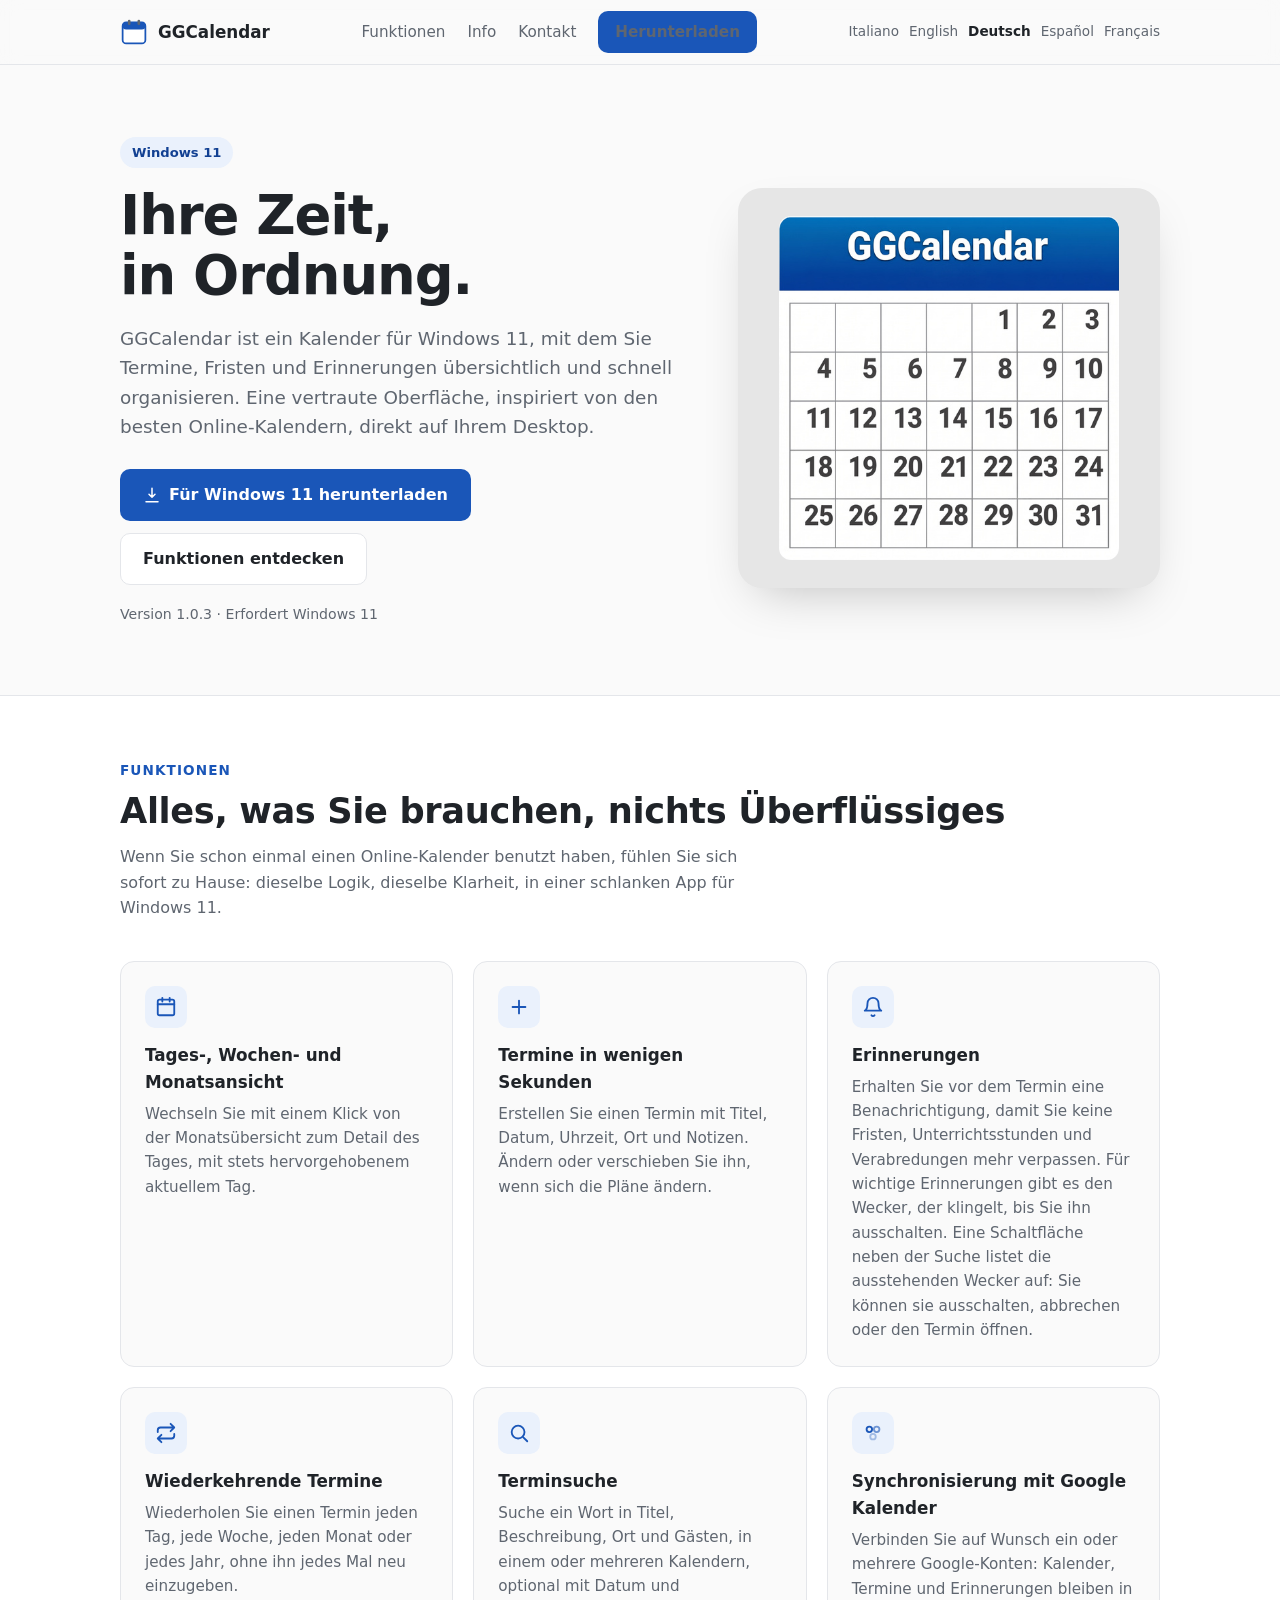
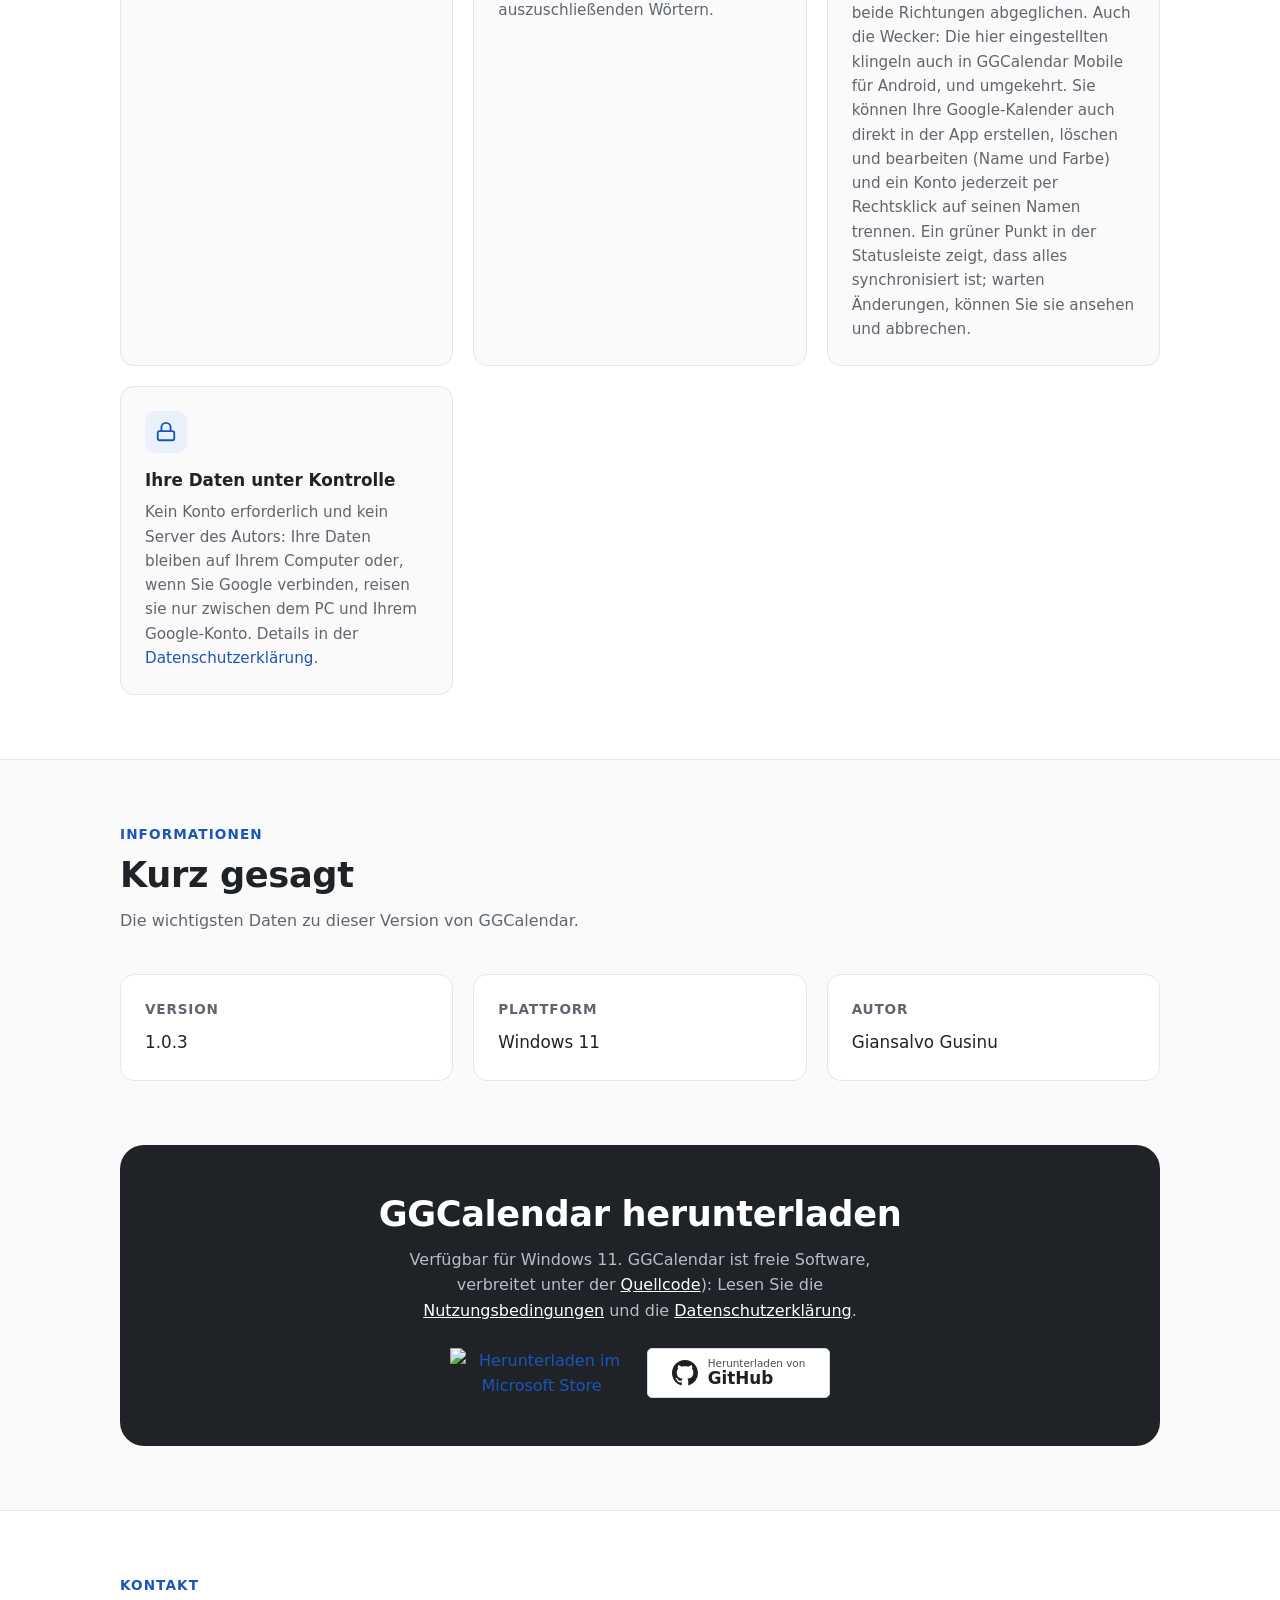
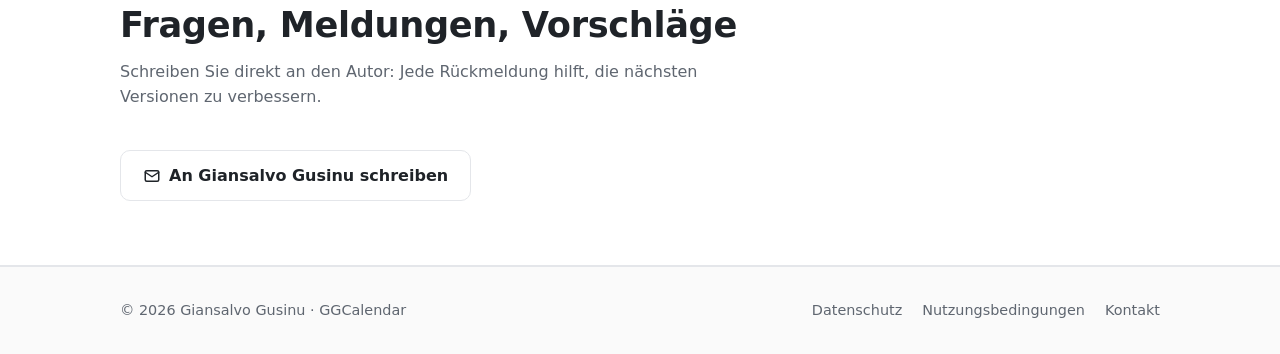
==== commit 2b43de1c: "Sito aggiornato alla versione 1.0.3" ====
--- a/website/de/index.html
+++ b/website/de/index.html
@@ -48,7 +48,7 @@
           </a>
           <a class="btn btn-ghost" href="#funzioni">Funktionen entdecken</a>
         </div>
-        <p class="meta">Version 1.0.2 · Erfordert Windows 11</p>
+        <p class="meta">Version 1.0.3 · Erfordert Windows 11</p>
       </div>
       <div class="hero-art">
         <img src="../assets/logo.jpg" alt="GGCalendar-Symbol: ein Kalender mit blauer Kopfzeile" width="340" height="344">
@@ -110,7 +110,7 @@
       <h2>Kurz gesagt</h2>
       <p class="sub">Die wichtigsten Daten zu dieser Version von GGCalendar.</p>
       <div class="info">
-        <div class="card"><h3>Version</h3><p>1.0.2</p></div>
+        <div class="card"><h3>Version</h3><p>1.0.3</p></div>
         <div class="card"><h3>Plattform</h3><p>Windows 11</p></div>
         <div class="card"><h3>Autor</h3><p>Giansalvo Gusinu</p></div>
       </div>
@@ -125,7 +125,7 @@
         <p>Verfügbar für Windows 11. GGCalendar ist freie Software, verbreitet unter der <a href="../gpl/GPL.de.txt"  oder später (<a href="https://github.com/giansalvo/GGCalendar" style="color:#fff;text-decoration:underline">Quellcode</a>): Lesen Sie die <a href="terms.html" style="color:#fff;text-decoration:underline">Nutzungsbedingungen</a> und die <a href="privacy.html" style="color:#fff;text-decoration:underline">Datenschutzerklärung</a>.</p>
         <div class="stores">
           <a class="store-badge" href="https://apps.microsoft.com/detail/9P7DN2XBNFW6" rel="noopener"><img src="https://get.microsoft.com/images/de%20light.svg" alt="Herunterladen im Microsoft Store" width="161" height="44"></a>
-          <a class="gh-badge" href="https://github.com/giansalvo/GGCalendar/releases/download/v1.0.2/GGCalendar-v1.0.2-Setup.exe" aria-label="Von GitHub herunterladen"><svg width="26" height="26" viewBox="0 0 16 16" fill="currentColor" aria-hidden="true"><path d="M8 0C3.58 0 0 3.58 0 8c0 3.54 2.29 6.53 5.47 7.59.4.07.55-.17.55-.38 0-.19-.01-.82-.01-1.49-2.01.37-2.53-.49-2.69-.94-.09-.23-.48-.94-.82-1.13-.28-.15-.68-.52-.01-.53.63-.01 1.08.58 1.23.82.72 1.21 1.87.87 2.33.66.07-.52.28-.87.51-1.07-1.78-.2-3.64-.89-3.64-3.95 0-.87.31-1.59.82-2.15-.08-.2-.36-1.02.08-2.12 0 0 .67-.21 2.2.82.64-.18 1.32-.27 2-.27.68 0 1.36.09 2 .27 1.53-1.04 2.2-.82 2.2-.82.44 1.1.16 1.92.08 2.12.51.56.82 1.27.82 2.15 0 3.07-1.87 3.75-3.65 3.95.29.25.54.73.54 1.48 0 1.07-.01 1.93-.01 2.2 0 .21.15.46.55.38A8.013 8.013 0 0016 8c0-4.42-3.58-8-8-8z"/></svg><span><small>Herunterladen von</small>GitHub</span></a>
+          <a class="gh-badge" href="https://github.com/giansalvo/GGCalendar/releases/download/v1.0.3/GGCalendar-v1.0.3-Setup.exe" aria-label="Von GitHub herunterladen"><svg width="26" height="26" viewBox="0 0 16 16" fill="currentColor" aria-hidden="true"><path d="M8 0C3.58 0 0 3.58 0 8c0 3.54 2.29 6.53 5.47 7.59.4.07.55-.17.55-.38 0-.19-.01-.82-.01-1.49-2.01.37-2.53-.49-2.69-.94-.09-.23-.48-.94-.82-1.13-.28-.15-.68-.52-.01-.53.63-.01 1.08.58 1.23.82.72 1.21 1.87.87 2.33.66.07-.52.28-.87.51-1.07-1.78-.2-3.64-.89-3.64-3.95 0-.87.31-1.59.82-2.15-.08-.2-.36-1.02.08-2.12 0 0 .67-.21 2.2.82.64-.18 1.32-.27 2-.27.68 0 1.36.09 2 .27 1.53-1.04 2.2-.82 2.2-.82.44 1.1.16 1.92.08 2.12.51.56.82 1.27.82 2.15 0 3.07-1.87 3.75-3.65 3.95.29.25.54.73.54 1.48 0 1.07-.01 1.93-.01 2.2 0 .21.15.46.55.38A8.013 8.013 0 0016 8c0-4.42-3.58-8-8-8z"/></svg><span><small>Herunterladen von</small>GitHub</span></a>
         </div>
       </div>
     </div>
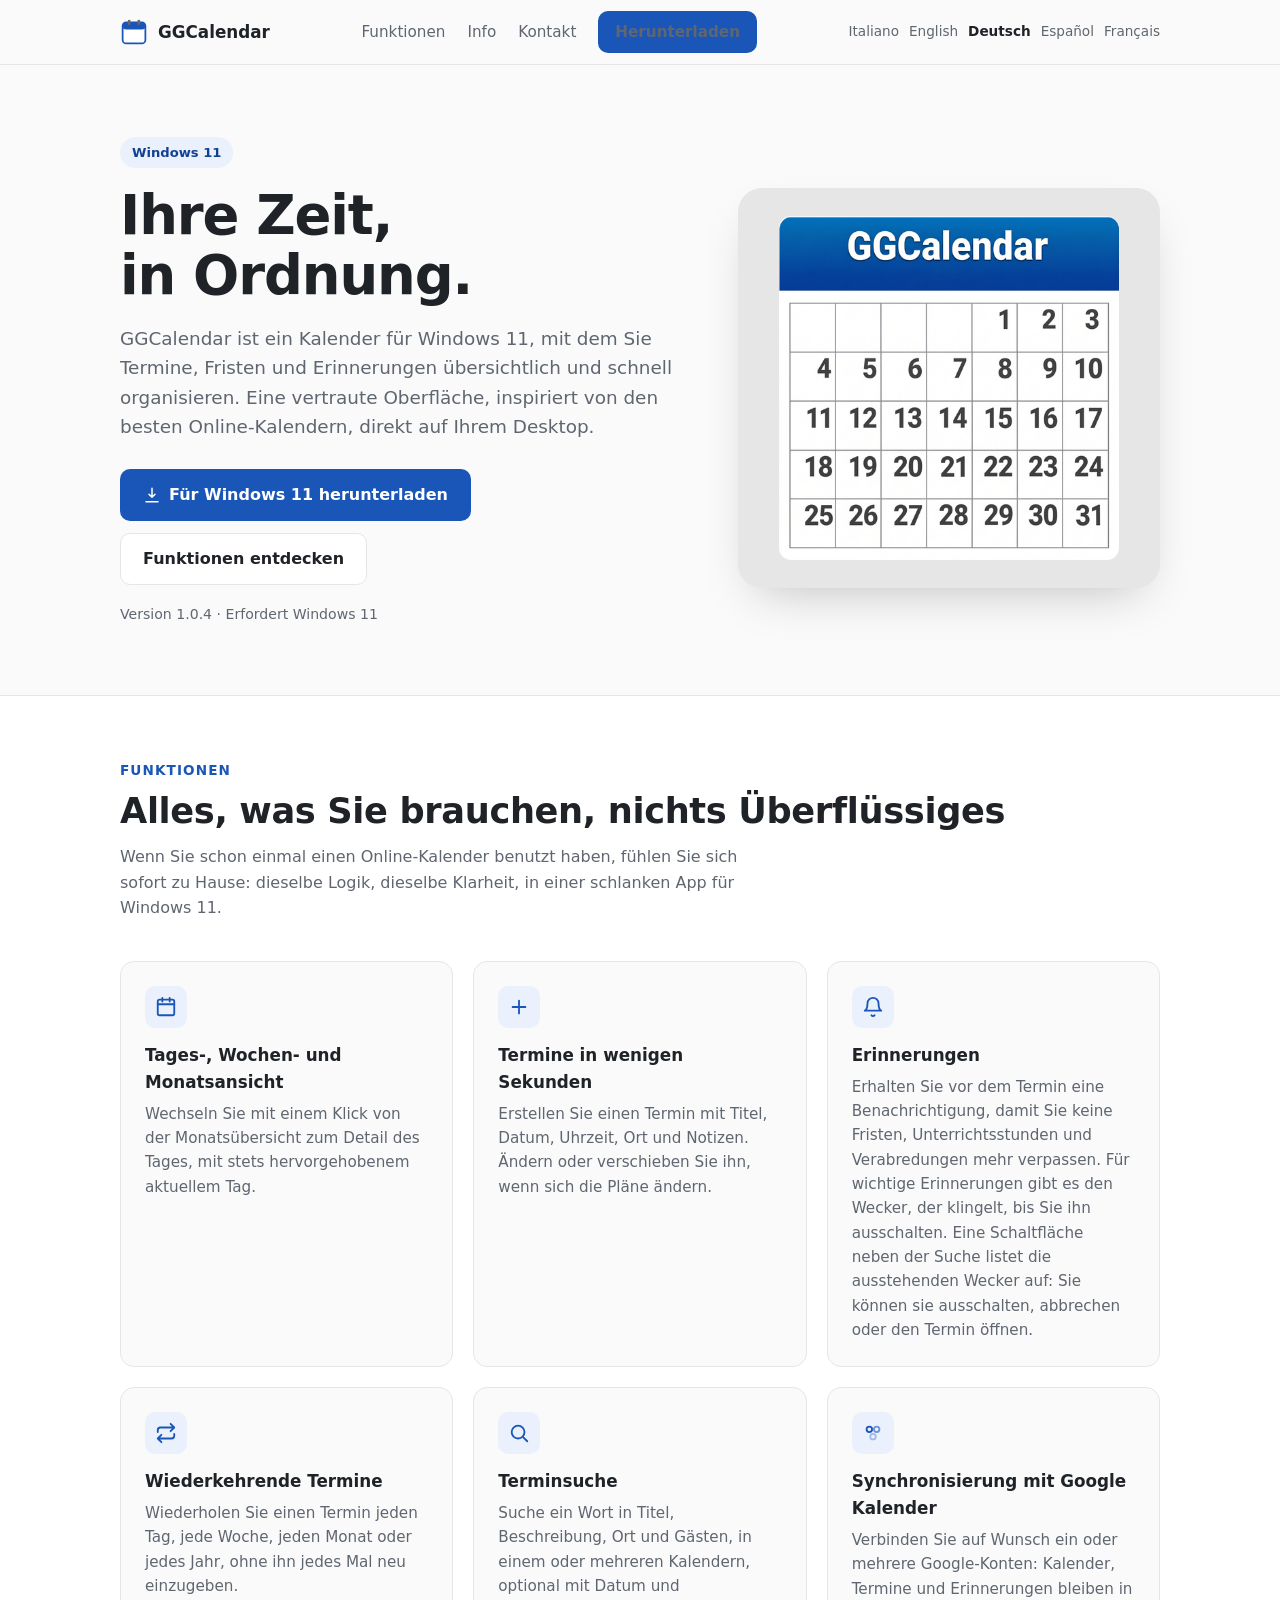
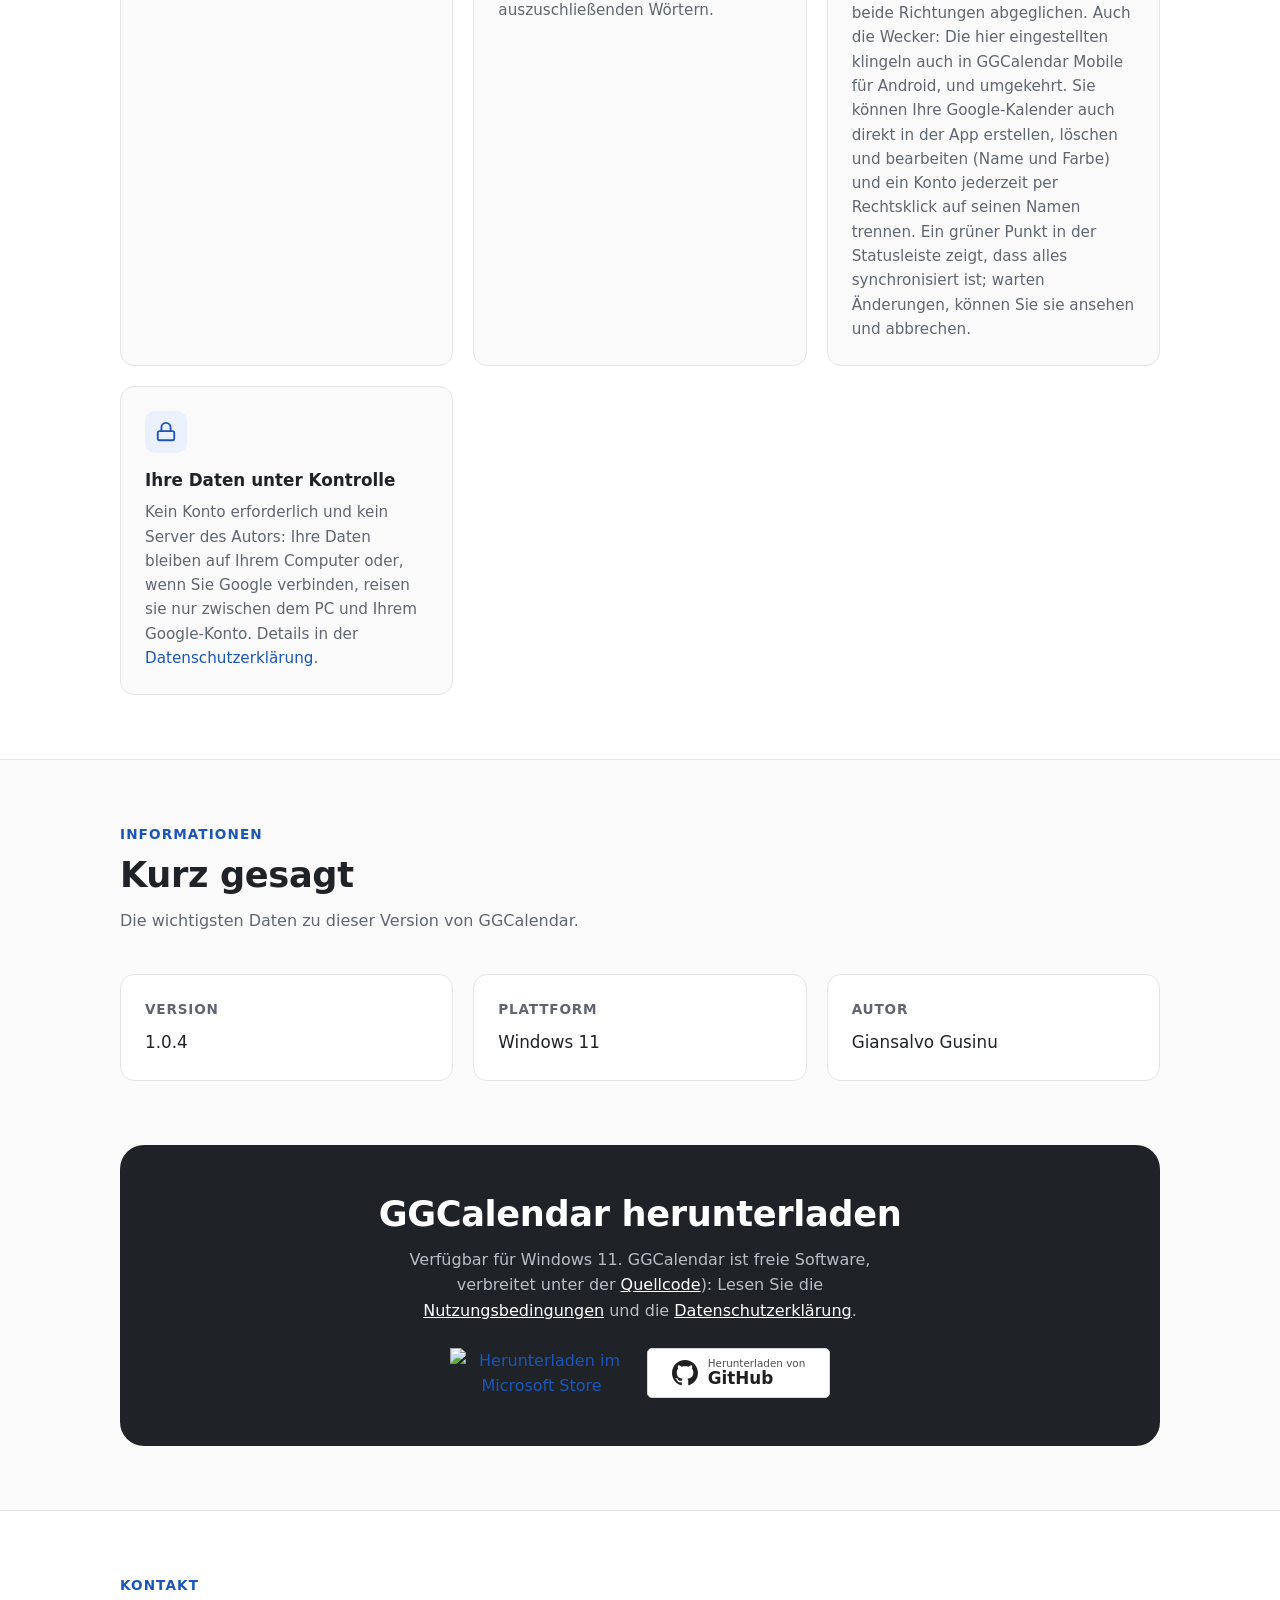
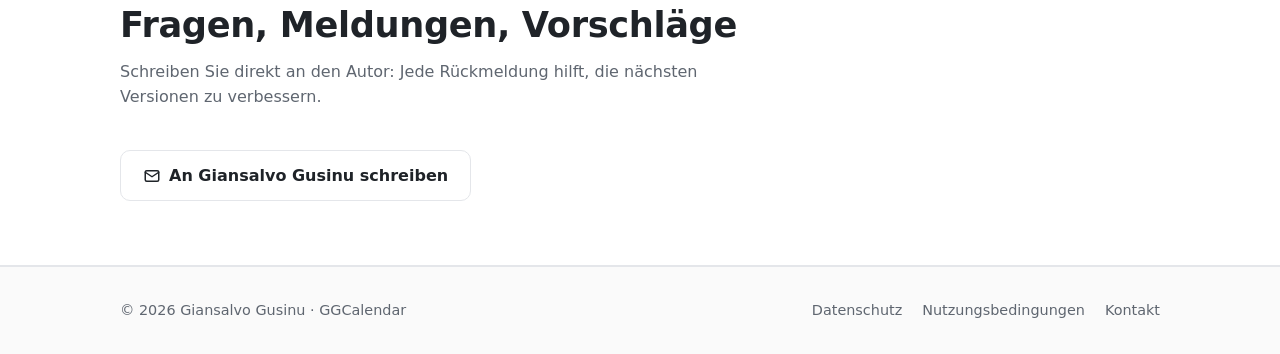
==== commit ccd8bcaf: "v1.0.4 Release 1.0.4: tray e istanza unica, novità dell'installer e dello store, sito e privacy aggi" ====
--- a/website/de/index.html
+++ b/website/de/index.html
@@ -48,7 +48,7 @@
           </a>
           <a class="btn btn-ghost" href="#funzioni">Funktionen entdecken</a>
         </div>
-        <p class="meta">Version 1.0.3 · Erfordert Windows 11</p>
+        <p class="meta">Version 1.0.4 · Erfordert Windows 11</p>
       </div>
       <div class="hero-art">
         <img src="../assets/logo.jpg" alt="GGCalendar-Symbol: ein Kalender mit blauer Kopfzeile" width="340" height="344">
@@ -110,7 +110,7 @@
       <h2>Kurz gesagt</h2>
       <p class="sub">Die wichtigsten Daten zu dieser Version von GGCalendar.</p>
       <div class="info">
-        <div class="card"><h3>Version</h3><p>1.0.3</p></div>
+        <div class="card"><h3>Version</h3><p>1.0.4</p></div>
         <div class="card"><h3>Plattform</h3><p>Windows 11</p></div>
         <div class="card"><h3>Autor</h3><p>Giansalvo Gusinu</p></div>
       </div>
@@ -125,7 +125,7 @@
         <p>Verfügbar für Windows 11. GGCalendar ist freie Software, verbreitet unter der <a href="../gpl/GPL.de.txt"  oder später (<a href="https://github.com/giansalvo/GGCalendar" style="color:#fff;text-decoration:underline">Quellcode</a>): Lesen Sie die <a href="terms.html" style="color:#fff;text-decoration:underline">Nutzungsbedingungen</a> und die <a href="privacy.html" style="color:#fff;text-decoration:underline">Datenschutzerklärung</a>.</p>
         <div class="stores">
           <a class="store-badge" href="https://apps.microsoft.com/detail/9P7DN2XBNFW6" rel="noopener"><img src="https://get.microsoft.com/images/de%20light.svg" alt="Herunterladen im Microsoft Store" width="161" height="44"></a>
-          <a class="gh-badge" href="https://github.com/giansalvo/GGCalendar/releases/download/v1.0.3/GGCalendar-v1.0.3-Setup.exe" aria-label="Von GitHub herunterladen"><svg width="26" height="26" viewBox="0 0 16 16" fill="currentColor" aria-hidden="true"><path d="M8 0C3.58 0 0 3.58 0 8c0 3.54 2.29 6.53 5.47 7.59.4.07.55-.17.55-.38 0-.19-.01-.82-.01-1.49-2.01.37-2.53-.49-2.69-.94-.09-.23-.48-.94-.82-1.13-.28-.15-.68-.52-.01-.53.63-.01 1.08.58 1.23.82.72 1.21 1.87.87 2.33.66.07-.52.28-.87.51-1.07-1.78-.2-3.64-.89-3.64-3.95 0-.87.31-1.59.82-2.15-.08-.2-.36-1.02.08-2.12 0 0 .67-.21 2.2.82.64-.18 1.32-.27 2-.27.68 0 1.36.09 2 .27 1.53-1.04 2.2-.82 2.2-.82.44 1.1.16 1.92.08 2.12.51.56.82 1.27.82 2.15 0 3.07-1.87 3.75-3.65 3.95.29.25.54.73.54 1.48 0 1.07-.01 1.93-.01 2.2 0 .21.15.46.55.38A8.013 8.013 0 0016 8c0-4.42-3.58-8-8-8z"/></svg><span><small>Herunterladen von</small>GitHub</span></a>
+          <a class="gh-badge" href="https://github.com/giansalvo/GGCalendar/releases/download/v1.0.4/GGCalendar-v1.0.4-Setup.exe" aria-label="Von GitHub herunterladen"><svg width="26" height="26" viewBox="0 0 16 16" fill="currentColor" aria-hidden="true"><path d="M8 0C3.58 0 0 3.58 0 8c0 3.54 2.29 6.53 5.47 7.59.4.07.55-.17.55-.38 0-.19-.01-.82-.01-1.49-2.01.37-2.53-.49-2.69-.94-.09-.23-.48-.94-.82-1.13-.28-.15-.68-.52-.01-.53.63-.01 1.08.58 1.23.82.72 1.21 1.87.87 2.33.66.07-.52.28-.87.51-1.07-1.78-.2-3.64-.89-3.64-3.95 0-.87.31-1.59.82-2.15-.08-.2-.36-1.02.08-2.12 0 0 .67-.21 2.2.82.64-.18 1.32-.27 2-.27.68 0 1.36.09 2 .27 1.53-1.04 2.2-.82 2.2-.82.44 1.1.16 1.92.08 2.12.51.56.82 1.27.82 2.15 0 3.07-1.87 3.75-3.65 3.95.29.25.54.73.54 1.48 0 1.07-.01 1.93-.01 2.2 0 .21.15.46.55.38A8.013 8.013 0 0016 8c0-4.42-3.58-8-8-8z"/></svg><span><small>Herunterladen von</small>GitHub</span></a>
         </div>
       </div>
     </div>
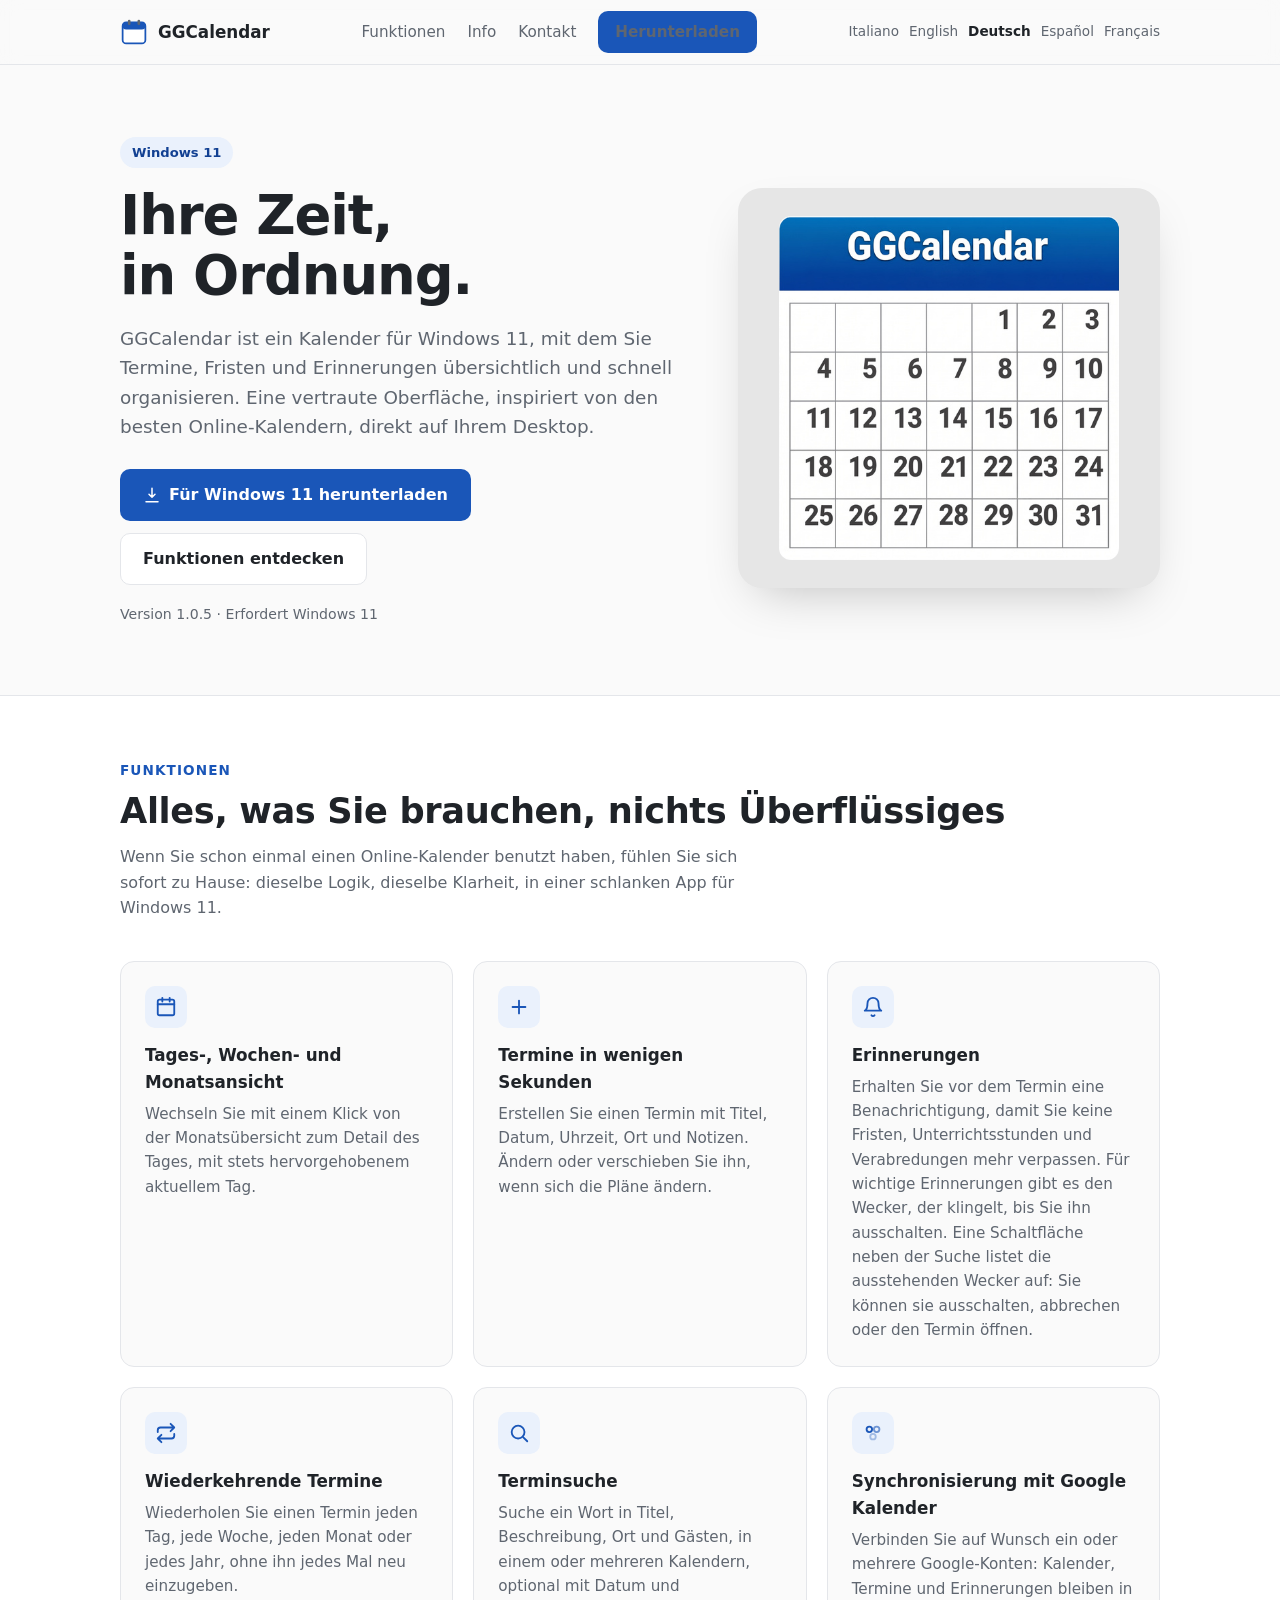
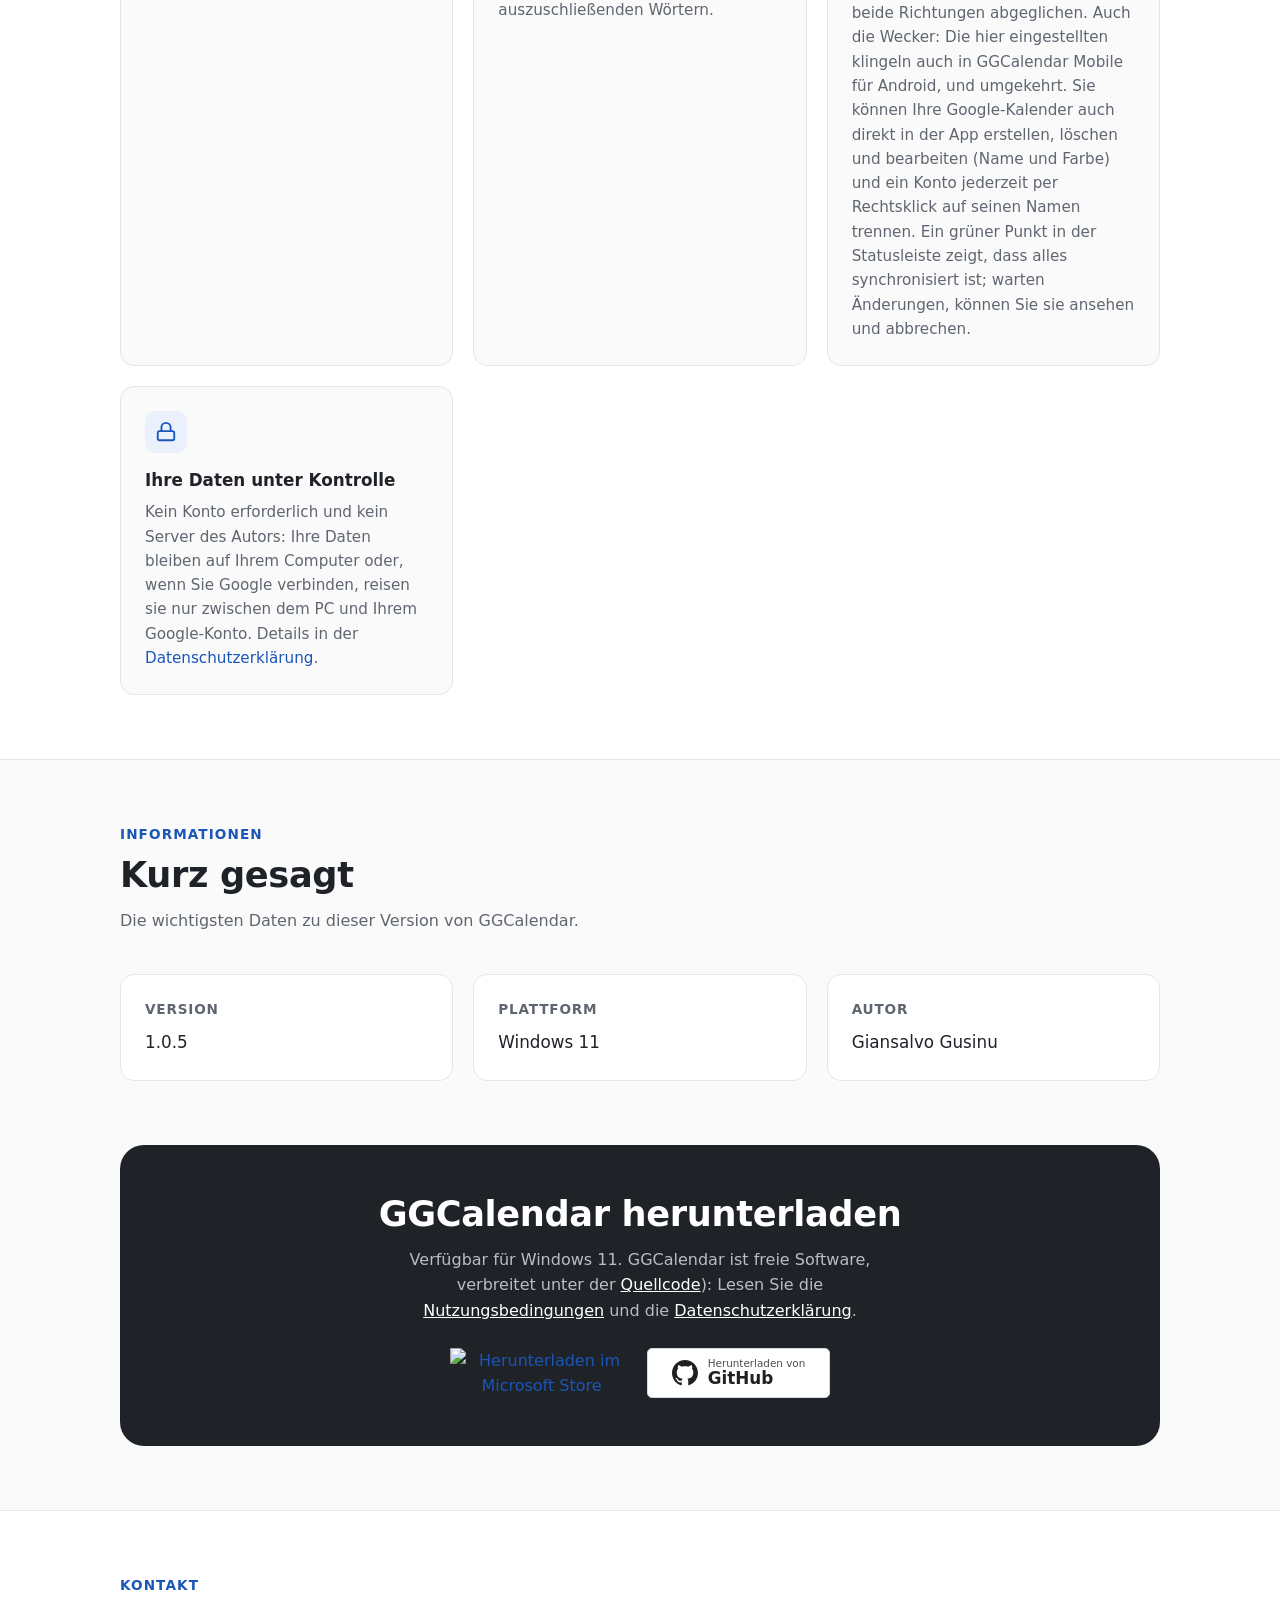
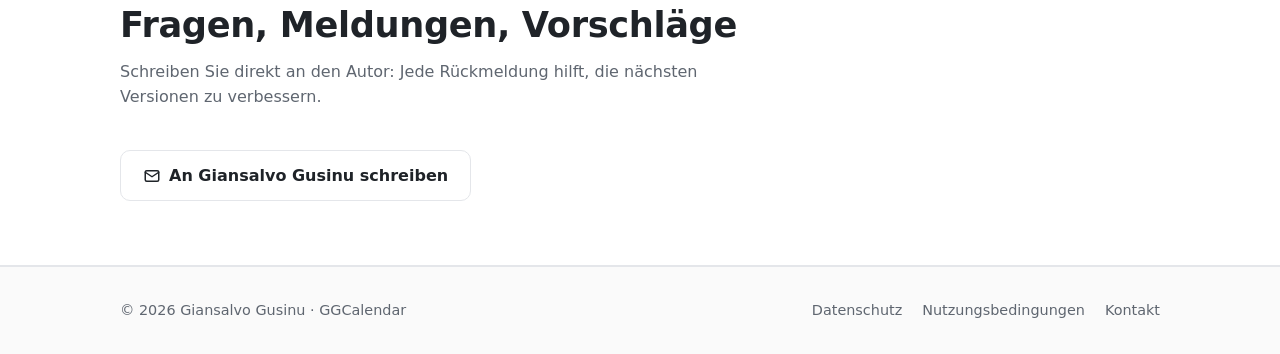
==== commit 43842faf: "Sito: versione 1.0.5 e link alle release di GitHub" ====
--- a/website/de/index.html
+++ b/website/de/index.html
@@ -48,7 +48,7 @@
           </a>
           <a class="btn btn-ghost" href="#funzioni">Funktionen entdecken</a>
         </div>
-        <p class="meta">Version 1.0.4 · Erfordert Windows 11</p>
+        <p class="meta">Version 1.0.5 · Erfordert Windows 11</p>
       </div>
       <div class="hero-art">
         <img src="../assets/logo.jpg" alt="GGCalendar-Symbol: ein Kalender mit blauer Kopfzeile" width="340" height="344">
@@ -110,7 +110,7 @@
       <h2>Kurz gesagt</h2>
       <p class="sub">Die wichtigsten Daten zu dieser Version von GGCalendar.</p>
       <div class="info">
-        <div class="card"><h3>Version</h3><p>1.0.4</p></div>
+        <div class="card"><h3>Version</h3><p>1.0.5</p></div>
         <div class="card"><h3>Plattform</h3><p>Windows 11</p></div>
         <div class="card"><h3>Autor</h3><p>Giansalvo Gusinu</p></div>
       </div>
@@ -125,7 +125,7 @@
         <p>Verfügbar für Windows 11. GGCalendar ist freie Software, verbreitet unter der <a href="../gpl/GPL.de.txt"  oder später (<a href="https://github.com/giansalvo/GGCalendar" style="color:#fff;text-decoration:underline">Quellcode</a>): Lesen Sie die <a href="terms.html" style="color:#fff;text-decoration:underline">Nutzungsbedingungen</a> und die <a href="privacy.html" style="color:#fff;text-decoration:underline">Datenschutzerklärung</a>.</p>
         <div class="stores">
           <a class="store-badge" href="https://apps.microsoft.com/detail/9P7DN2XBNFW6" rel="noopener"><img src="https://get.microsoft.com/images/de%20light.svg" alt="Herunterladen im Microsoft Store" width="161" height="44"></a>
-          <a class="gh-badge" href="https://github.com/giansalvo/GGCalendar/releases/download/v1.0.4/GGCalendar-v1.0.4-Setup.exe" aria-label="Von GitHub herunterladen"><svg width="26" height="26" viewBox="0 0 16 16" fill="currentColor" aria-hidden="true"><path d="M8 0C3.58 0 0 3.58 0 8c0 3.54 2.29 6.53 5.47 7.59.4.07.55-.17.55-.38 0-.19-.01-.82-.01-1.49-2.01.37-2.53-.49-2.69-.94-.09-.23-.48-.94-.82-1.13-.28-.15-.68-.52-.01-.53.63-.01 1.08.58 1.23.82.72 1.21 1.87.87 2.33.66.07-.52.28-.87.51-1.07-1.78-.2-3.64-.89-3.64-3.95 0-.87.31-1.59.82-2.15-.08-.2-.36-1.02.08-2.12 0 0 .67-.21 2.2.82.64-.18 1.32-.27 2-.27.68 0 1.36.09 2 .27 1.53-1.04 2.2-.82 2.2-.82.44 1.1.16 1.92.08 2.12.51.56.82 1.27.82 2.15 0 3.07-1.87 3.75-3.65 3.95.29.25.54.73.54 1.48 0 1.07-.01 1.93-.01 2.2 0 .21.15.46.55.38A8.013 8.013 0 0016 8c0-4.42-3.58-8-8-8z"/></svg><span><small>Herunterladen von</small>GitHub</span></a>
+          <a class="gh-badge" href="https://github.com/giansalvo/GGCalendar/releases" aria-label="Von GitHub herunterladen"><svg width="26" height="26" viewBox="0 0 16 16" fill="currentColor" aria-hidden="true"><path d="M8 0C3.58 0 0 3.58 0 8c0 3.54 2.29 6.53 5.47 7.59.4.07.55-.17.55-.38 0-.19-.01-.82-.01-1.49-2.01.37-2.53-.49-2.69-.94-.09-.23-.48-.94-.82-1.13-.28-.15-.68-.52-.01-.53.63-.01 1.08.58 1.23.82.72 1.21 1.87.87 2.33.66.07-.52.28-.87.51-1.07-1.78-.2-3.64-.89-3.64-3.95 0-.87.31-1.59.82-2.15-.08-.2-.36-1.02.08-2.12 0 0 .67-.21 2.2.82.64-.18 1.32-.27 2-.27.68 0 1.36.09 2 .27 1.53-1.04 2.2-.82 2.2-.82.44 1.1.16 1.92.08 2.12.51.56.82 1.27.82 2.15 0 3.07-1.87 3.75-3.65 3.95.29.25.54.73.54 1.48 0 1.07-.01 1.93-.01 2.2 0 .21.15.46.55.38A8.013 8.013 0 0016 8c0-4.42-3.58-8-8-8z"/></svg><span><small>Herunterladen von</small>GitHub</span></a>
         </div>
       </div>
     </div>
